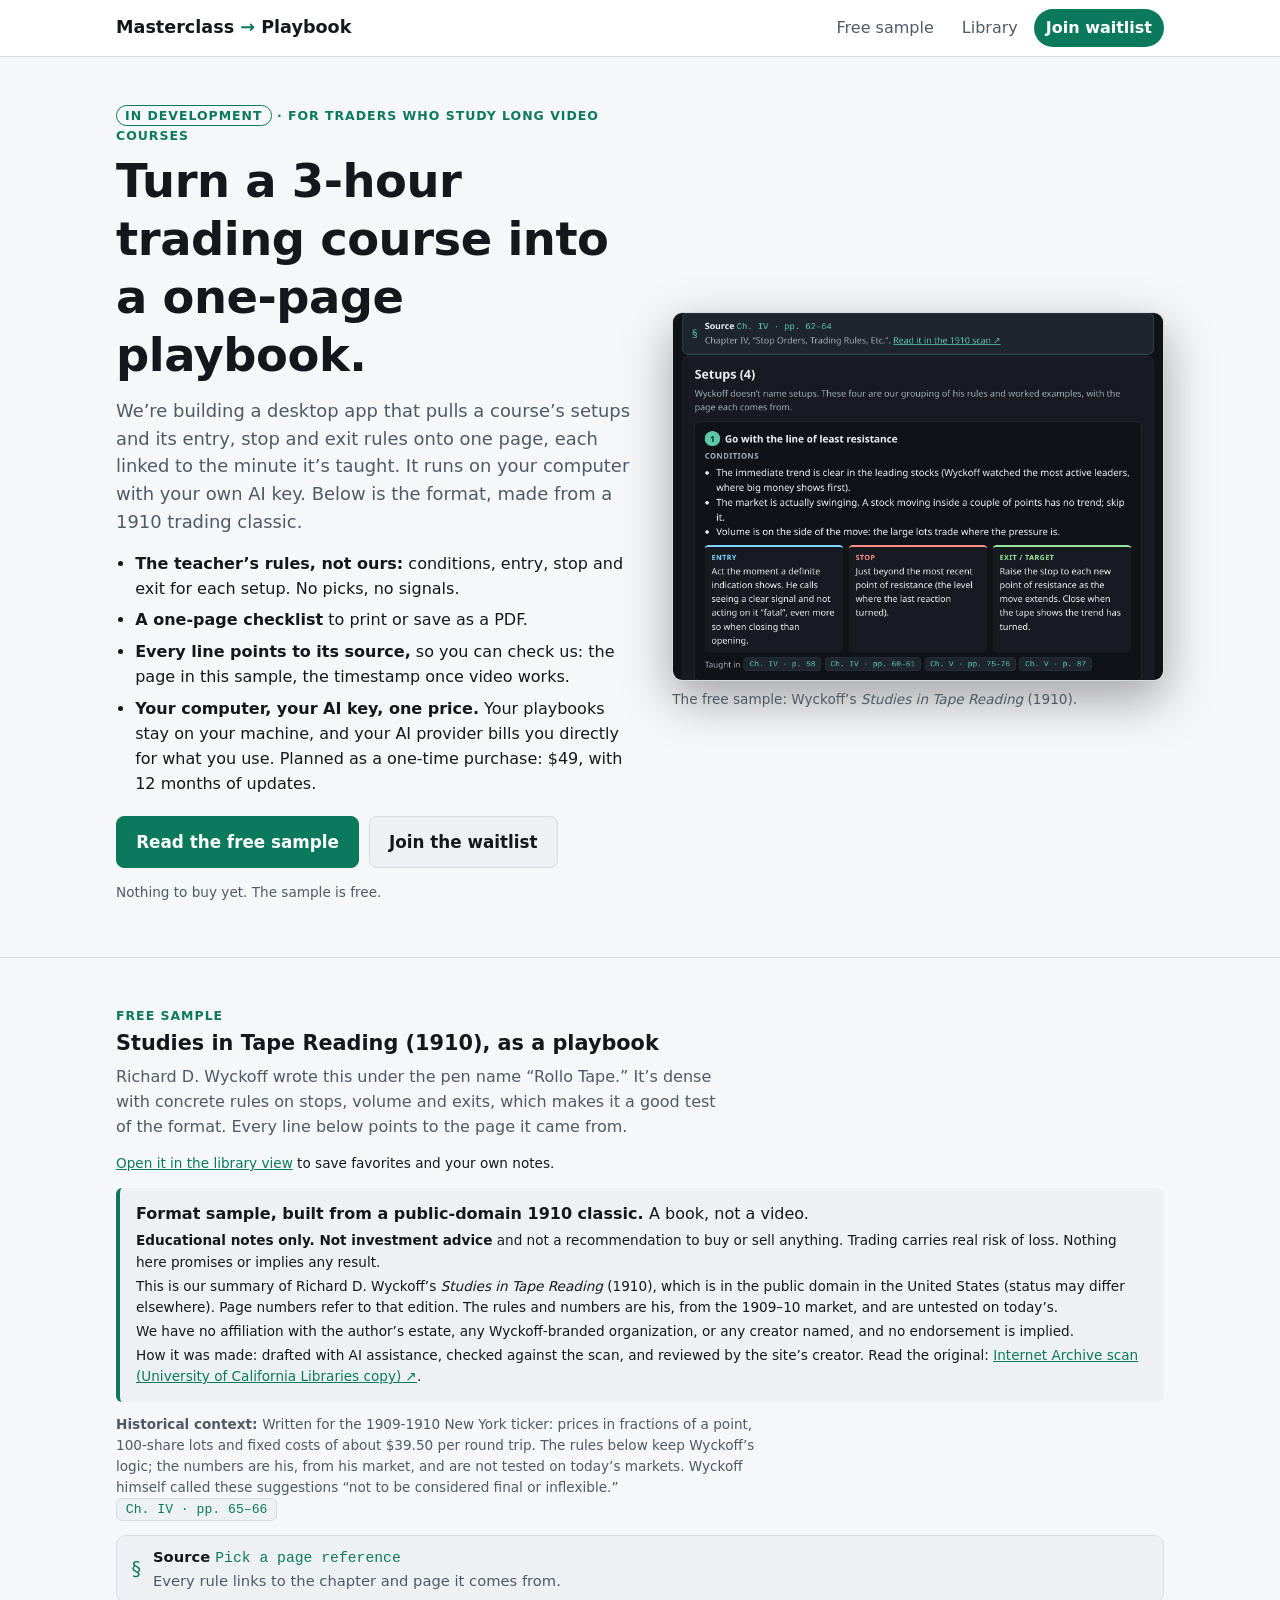
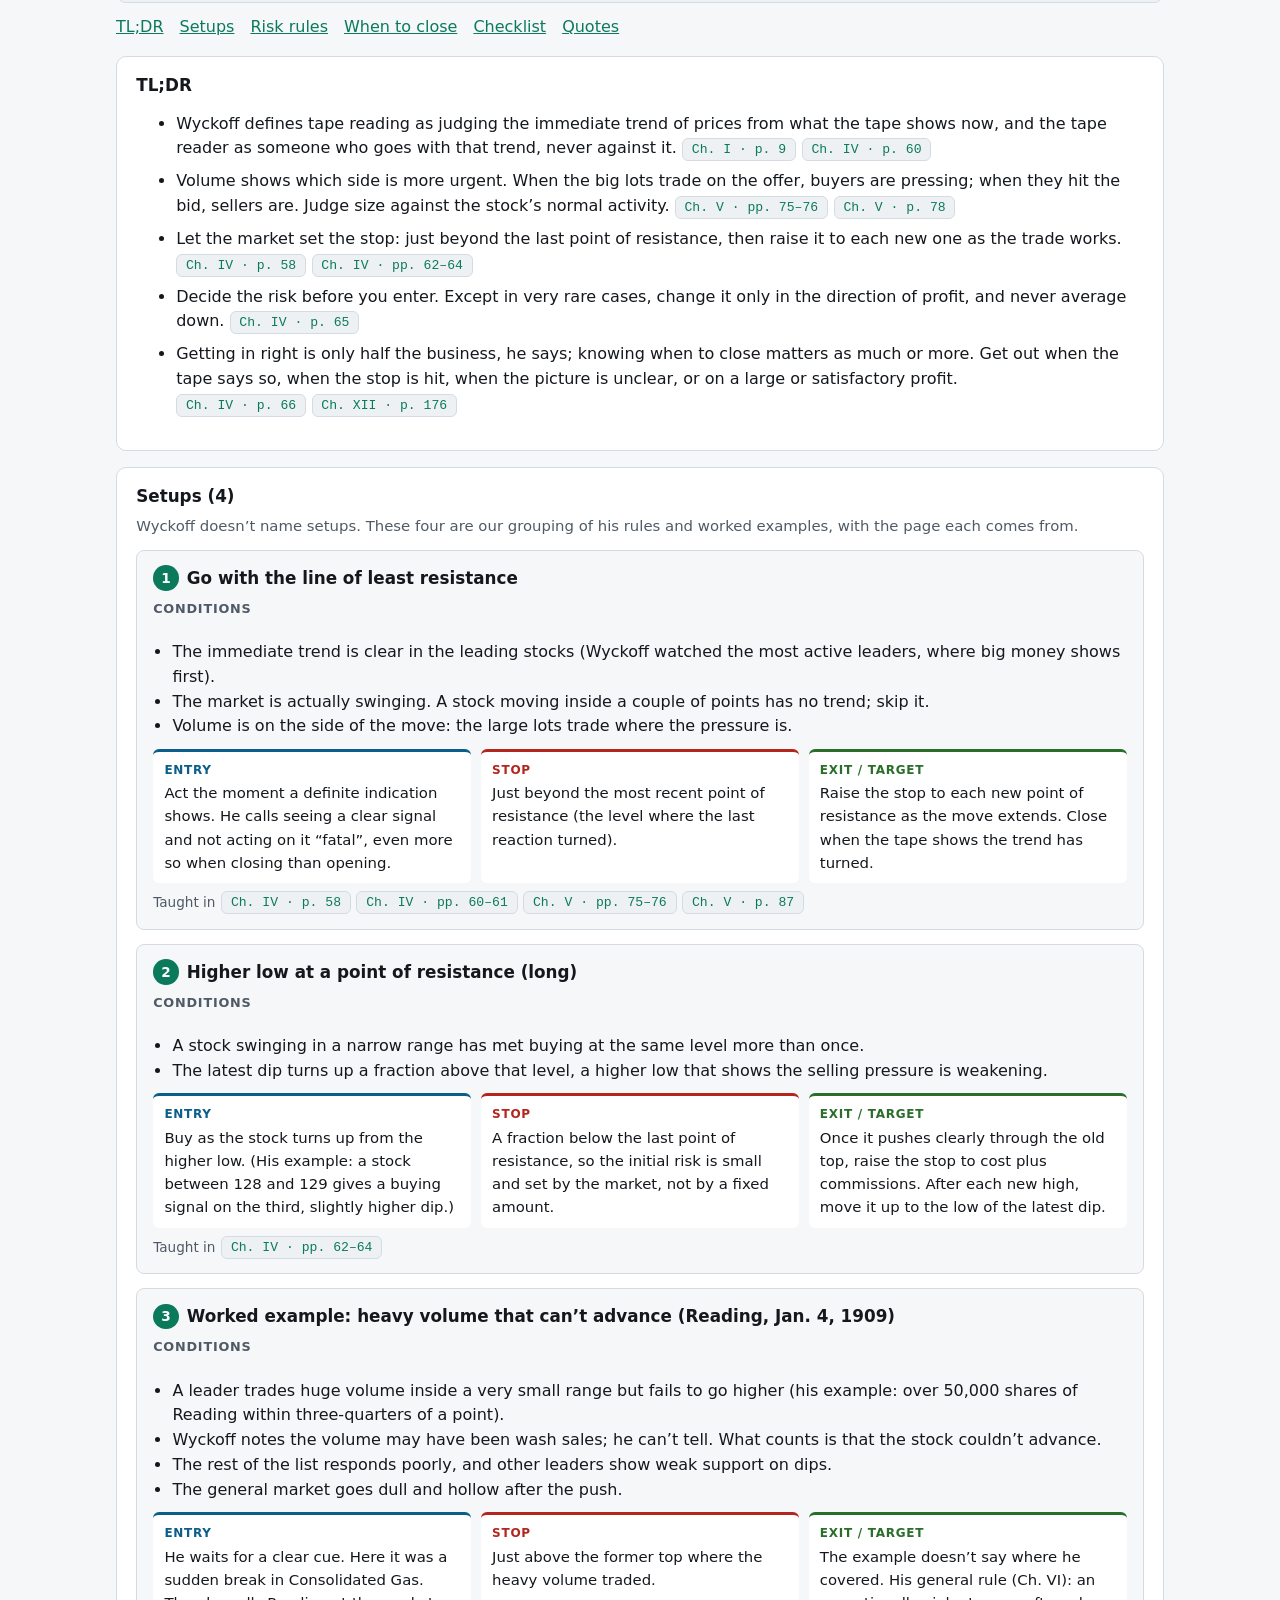
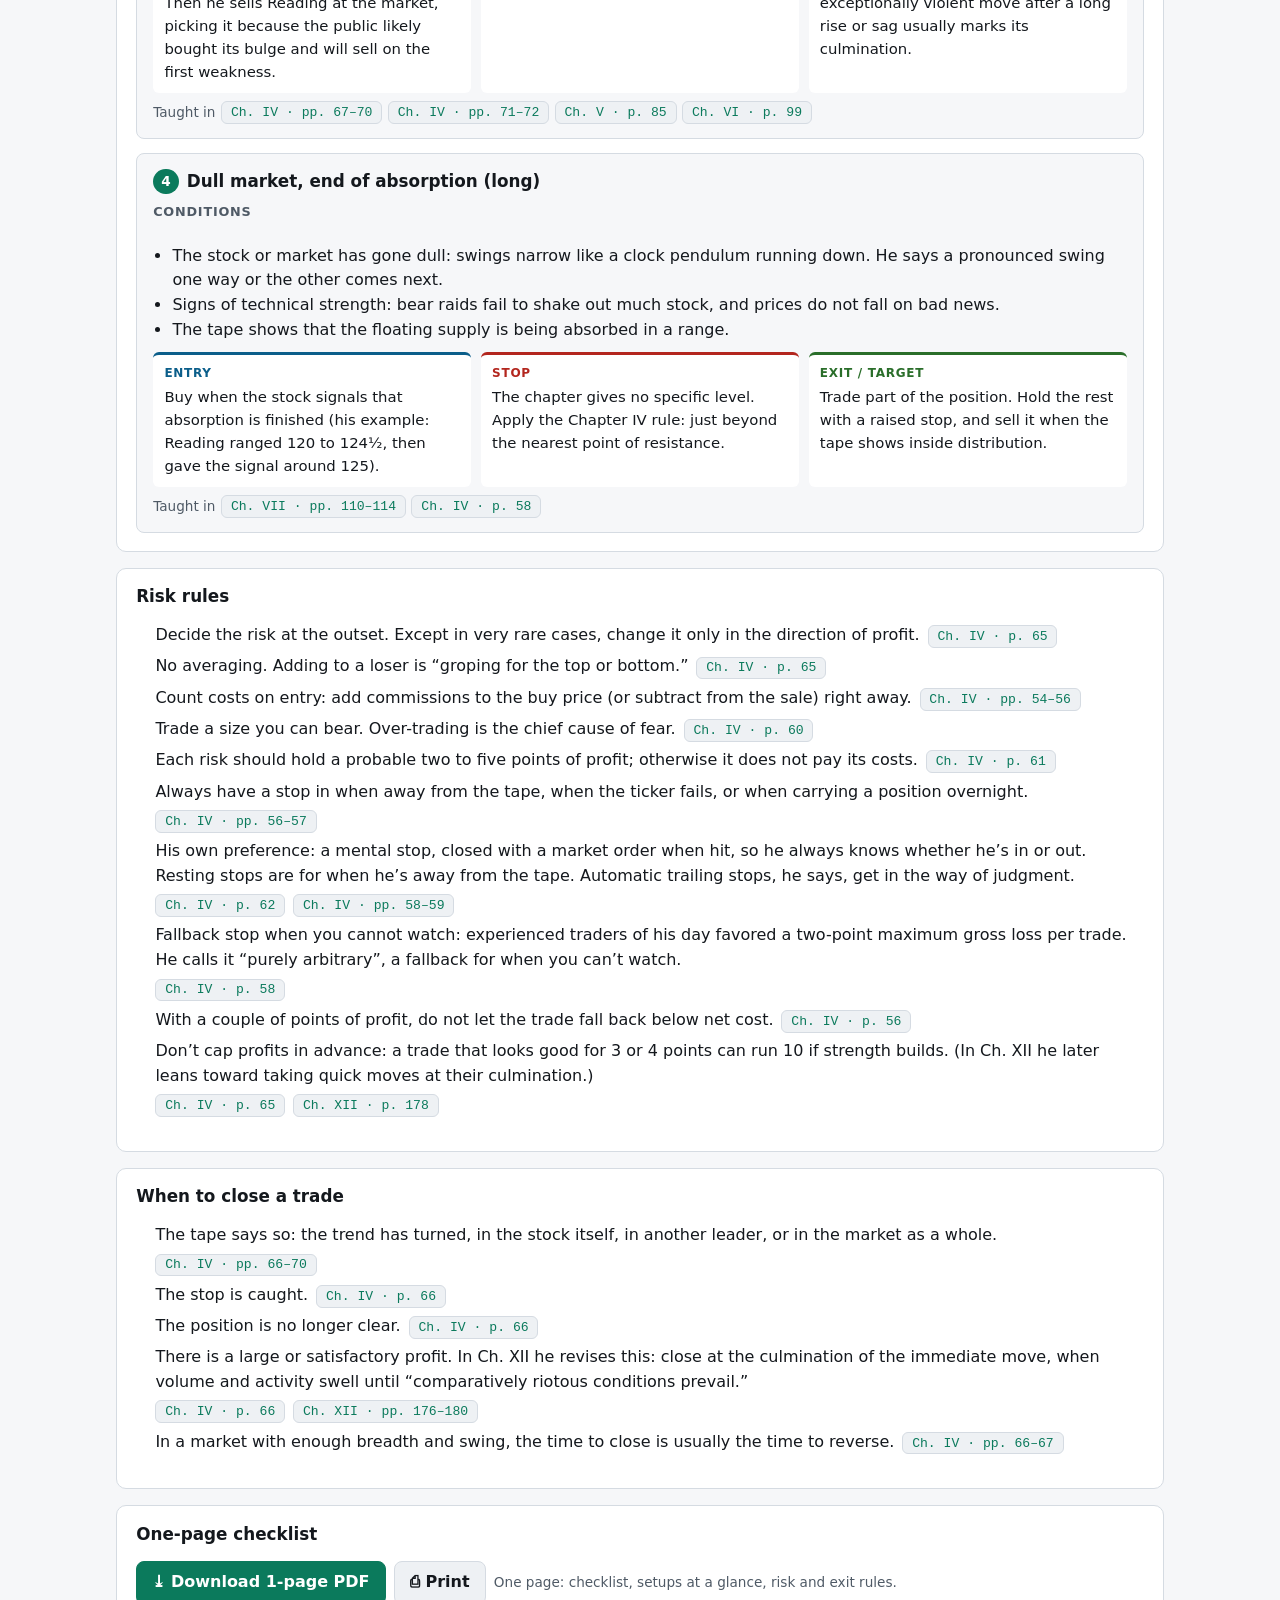
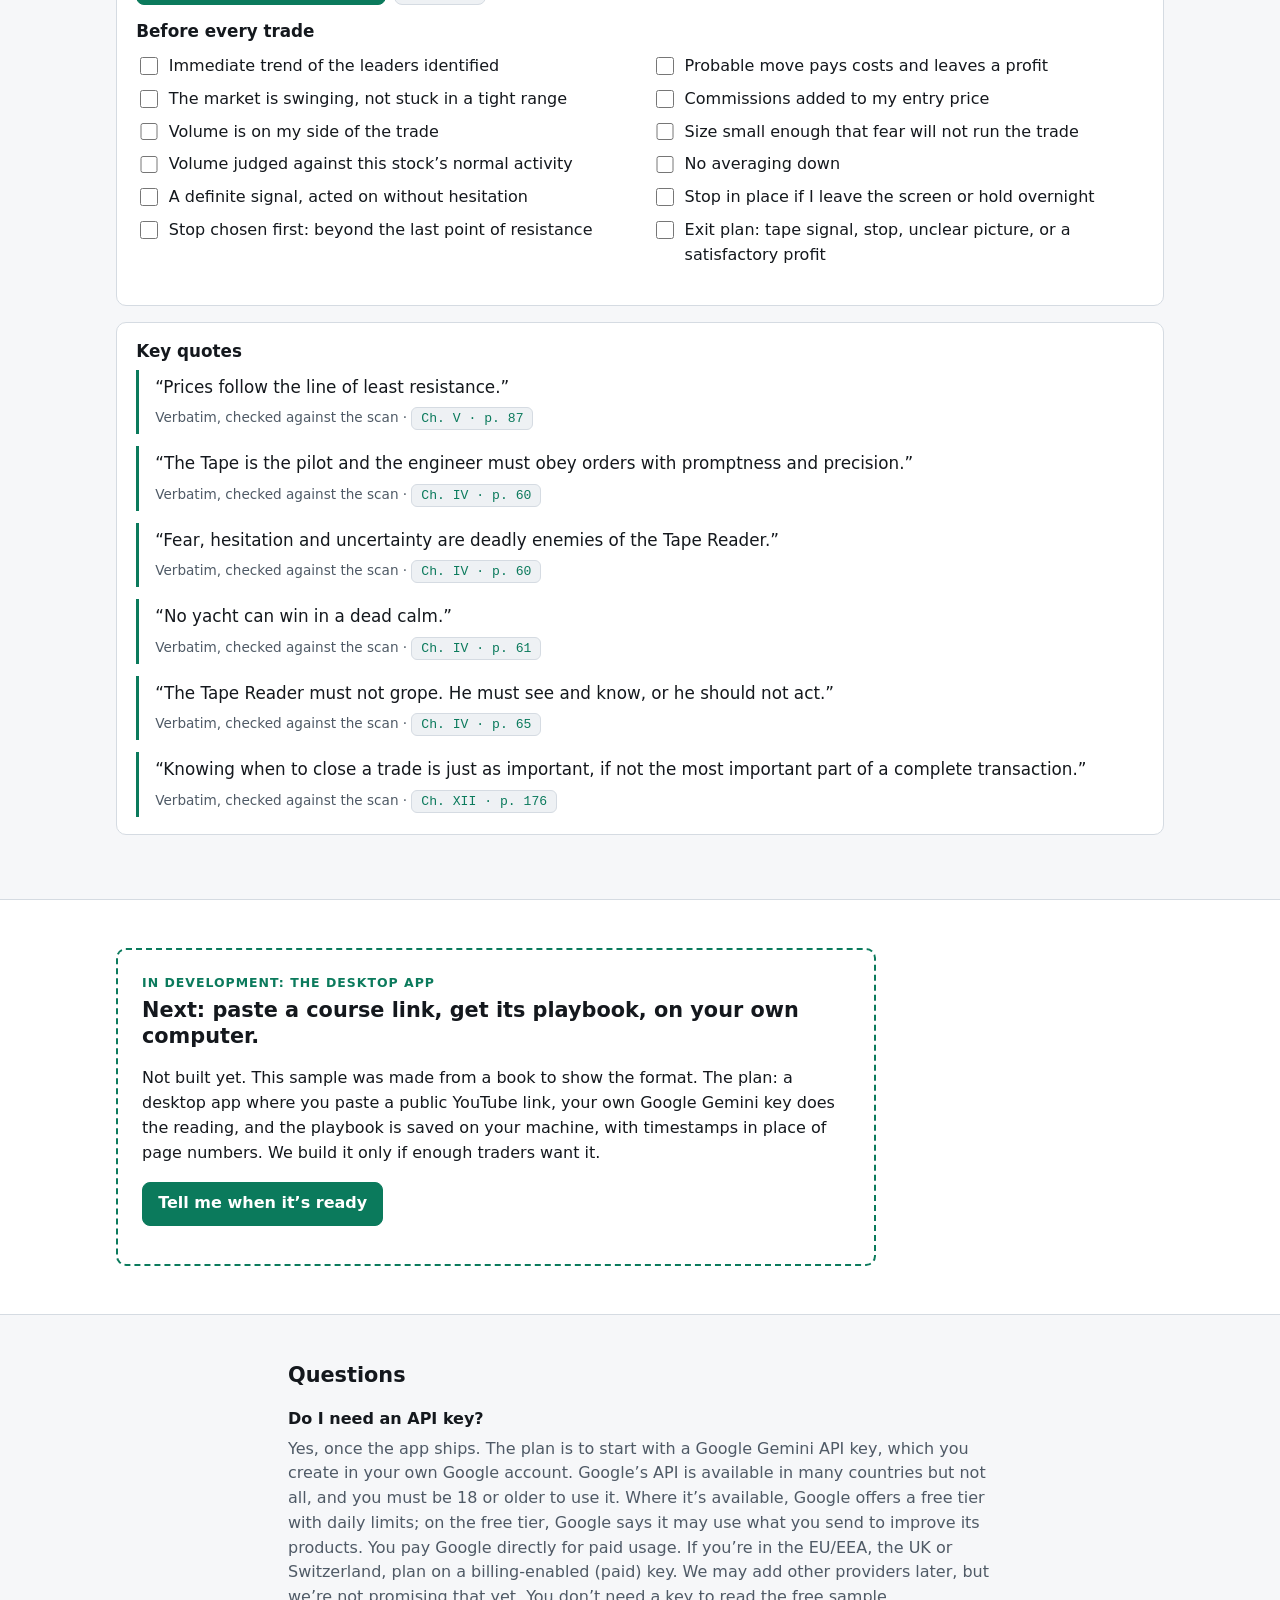
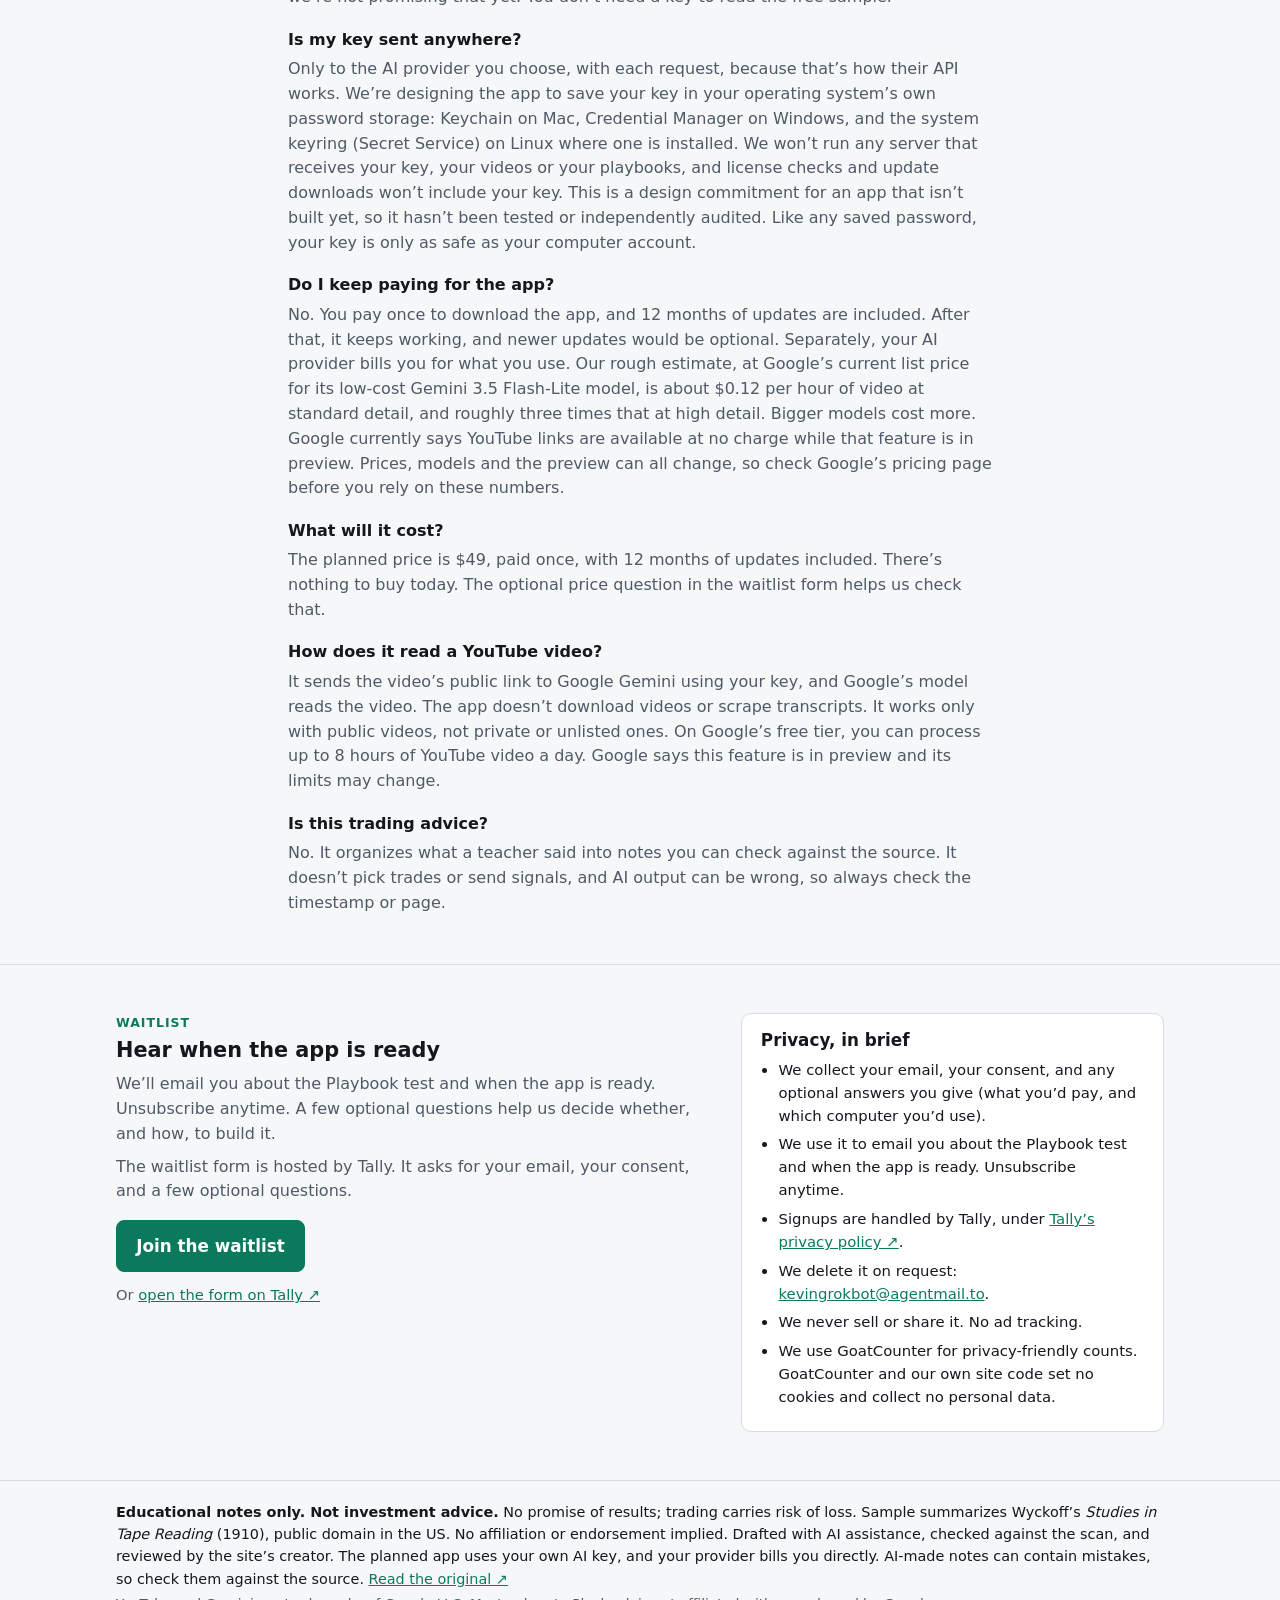
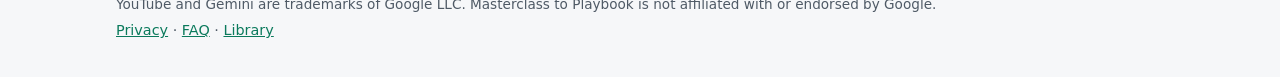
==== index.html @ 9fde1457 "Publish Masterclass to Playbook waitlist site" ====
<!doctype html>
<html lang="en">
<head>
  <meta charset="utf-8">
  <meta name="viewport" content="width=device-width, initial-scale=1">
  <meta name="color-scheme" content="dark light">
  <link rel="canonical" href="https://mariorodro.github.io/masterclass-to-playbook/">
  <meta property="og:type" content="website">
  <meta property="og:site_name" content="Masterclass to Playbook">
  <meta property="og:title" content="Masterclass to Playbook: one-page playbooks from long trading courses">
  <meta property="og:description" content="A desktop app in development that turns long trading courses into one-page playbooks. Free sample from Wyckoff’s 1910 Studies in Tape Reading.">
  <meta property="og:url" content="https://mariorodro.github.io/masterclass-to-playbook/">
  <meta property="og:image" content="https://mariorodro.github.io/masterclass-to-playbook/assets/og-card.png">
  <meta property="og:image:type" content="image/png">
  <meta property="og:image:width" content="1200">
  <meta property="og:image:height" content="630">
  <meta property="og:image:alt" content="Masterclass to Playbook: turn a 3-hour trading course into a one-page playbook. Free sample: Wyckoff, Studies in Tape Reading (1910).">
  <meta name="twitter:card" content="summary_large_image">
  <meta name="twitter:title" content="Masterclass to Playbook: one-page playbooks from long trading courses">
  <meta name="twitter:description" content="A desktop app in development that turns long trading courses into one-page playbooks. Free sample from Wyckoff’s 1910 Studies in Tape Reading.">
  <meta name="twitter:image" content="https://mariorodro.github.io/masterclass-to-playbook/assets/og-card.png">
  <meta name="twitter:image:alt" content="Masterclass to Playbook: turn a 3-hour trading course into a one-page playbook. Free sample: Wyckoff, Studies in Tape Reading (1910).">
  <script data-goatcounter="https://mtplaybook.goatcounter.com/count" async src="https://gc.zgo.at/count.js"></script>
  <meta name="description" content="A desktop app in development that turns long trading courses into one-page playbooks: setups, entry, stop and exit rules, and a checklist. Runs on your computer with your own AI key. Planned as a one-time purchase. Free sample from Wyckoff&rsquo;s 1910 Studies in Tape Reading.">
  <title>Masterclass to Playbook: one-page playbooks from long trading courses (free Wyckoff sample)</title>
  <link rel="icon" href="data:image/svg+xml,%3Csvg xmlns=%22http://www.w3.org/2000/svg%22 viewBox=%220 0 16 16%22%3E%3Crect width=%2216%22 height=%2216%22 rx=%223%22 fill=%22%235cc8a8%22/%3E%3C/svg%3E">
  <link rel="stylesheet" href="css/styles.css">
</head>
<body data-view="landing">
  <a class="skip-link" href="#main">Skip to content</a>
  <header class="site-header no-print">
    <div class="wrap header-inner">
      <a class="brand" href="#top">Masterclass <span aria-hidden="true">&rarr;</span><span class="sr-only">to</span> Playbook</a>
      <nav aria-label="Main">
        <ul class="nav-list">
          <li><a href="#sample">Free sample</a></li>
          <li><a href="library.html">Library</a></li>
          <li><a href="#waitlist" class="nav-cta">Join waitlist</a></li>
        </ul>
      </nav>
    </div>
  </header>
  <main id="main" tabindex="-1">
    <section class="hero" id="top" aria-labelledby="hero-h">
      <div class="wrap hero-grid">
        <div class="hero-copy">
          <p class="eyebrow"><span class="stage-tag">In development</span> &middot; for traders who study long video courses</p>
          <h1 id="hero-h">Turn a 3-hour trading course into a one-page playbook.</h1>
          <p class="lede">We&rsquo;re building a desktop app that pulls a course&rsquo;s setups and its entry, stop and exit rules onto one page, each linked to the minute it&rsquo;s taught. It runs on your computer with your own AI key. Below is the format, made from a 1910 trading classic.</p>
          <ul class="hero-points">
            <li><strong>The teacher&rsquo;s rules, not ours:</strong> conditions, entry, stop and exit for each setup. No picks, no signals.</li>
            <li><strong>A one-page checklist</strong> to print or save as a PDF.</li>
            <li><strong>Every line points to its source,</strong> so you can check us: the page in this sample, the timestamp once video works.</li>
            <li><strong>Your computer, your AI key, one price.</strong> Your playbooks stay on your machine, and your AI provider bills you directly for what you use. Planned as a one-time purchase: <span data-price>$49</span>, with 12 months of updates.</li>
          </ul>
          <p class="cta-row">
            <a class="btn btn-primary btn-lg" href="#sample">Read the free sample</a>
            <a class="btn btn-lg" href="#waitlist">Join the waitlist</a>
          </p>
          <p class="muted small">Nothing to buy yet. The sample is free.</p>
        </div>
        <figure class="hero-shot">
          <img src="assets/sample-preview.png" width="1640" height="1230" alt="Screenshot of the sample playbook: setups with entry, stop and exit rules, each with chapter and page references." loading="eager">
          <figcaption class="muted small">The free sample: Wyckoff&rsquo;s <em>Studies in Tape Reading</em> (1910).</figcaption>
        </figure>
      </div>
    </section>
    <section class="band" id="sample" aria-labelledby="sample-h">
      <div class="wrap">
        <p class="eyebrow">Free sample</p>
        <h2 id="sample-h" tabindex="-1">Studies in Tape Reading (1910), as a playbook</h2>
        <p class="lede">Richard D. Wyckoff wrote this under the pen name &ldquo;Rollo Tape.&rdquo; It&rsquo;s dense with concrete rules on stops, volume and exits, which makes it a good test of the format. Every line below points to the page it came from.</p>
        <p class="small"><a href="library.html#/playbook/wyckoff-tape-reading">Open it in the library view</a> to save favorites and your own notes.</p>
        <div id="sample-root"><noscript><p>The sample needs JavaScript. You can still <a href="downloads/wyckoff-tape-reading-checklist.pdf">download the one-page checklist (PDF)</a>.</p></noscript></div>
      </div>
    </section>
    <section class="band band-alt" id="coming" aria-labelledby="coming-h">
      <div class="wrap">
        <div class="coming-card">
          <p class="eyebrow">In development: the desktop app</p>
          <h2 id="coming-h">Next: paste a course link, get its playbook, on your own computer.</h2>
          <p>Not built yet. This sample was made from a book to show the format. The plan: a desktop app where you paste a public YouTube link, your own Google Gemini key does the reading, and the playbook is saved on your machine, with timestamps in place of page numbers. We build it only if enough traders want it.</p>
          <p><a class="btn btn-primary" href="#waitlist">Tell me when it&rsquo;s ready</a></p>
        </div>
      </div>
    </section>
    <section class="band" id="faq" aria-labelledby="faq-h">
      <div class="wrap faq">
        <h2 id="faq-h">Questions</h2>
        <dl class="faq-list">
          <dt>Do I need an API key?</dt>
          <dd>Yes, once the app ships. The plan is to start with a Google Gemini API key, which you create in your own Google account. Google&rsquo;s API is available in many countries but not all, and you must be 18 or older to use it. Where it&rsquo;s available, Google offers a free tier with daily limits; on the free tier, Google says it may use what you send to improve its products. You pay Google directly for paid usage. If you&rsquo;re in the EU/EEA, the UK or Switzerland, plan on a billing-enabled (paid) key. We may add other providers later, but we&rsquo;re not promising that yet. You don&rsquo;t need a key to read the free sample.</dd>
          <dt>Is my key sent anywhere?</dt>
          <dd>Only to the AI provider you choose, with each request, because that&rsquo;s how their API works. We&rsquo;re designing the app to save your key in your operating system&rsquo;s own password storage: Keychain on Mac, Credential Manager on Windows, and the system keyring (Secret Service) on Linux where one is installed. We won&rsquo;t run any server that receives your key, your videos or your playbooks, and license checks and update downloads won&rsquo;t include your key. This is a design commitment for an app that isn&rsquo;t built yet, so it hasn&rsquo;t been tested or independently audited. Like any saved password, your key is only as safe as your computer account.</dd>
          <dt>Do I keep paying for the app?</dt>
          <dd>No. You pay once to download the app, and 12 months of updates are included. After that, it keeps working, and newer updates would be optional. Separately, your AI provider bills you for what you use. Our rough estimate, at Google&rsquo;s current list price for its low-cost Gemini 3.5 Flash-Lite model, is about $0.12 per hour of video at standard detail, and roughly three times that at high detail. Bigger models cost more. Google currently says YouTube links are available at no charge while that feature is in preview. Prices, models and the preview can all change, so check Google&rsquo;s pricing page before you rely on these numbers.</dd>
          <dt>What will it cost?</dt>
          <dd>The planned price is <span data-price>$49</span>, paid once, with 12 months of updates included. There&rsquo;s nothing to buy today. The optional price question in the waitlist form helps us check that.</dd>
          <dt>How does it read a YouTube video?</dt>
          <dd>It sends the video&rsquo;s public link to Google Gemini using your key, and Google&rsquo;s model reads the video. The app doesn&rsquo;t download videos or scrape transcripts. It works only with public videos, not private or unlisted ones. On Google&rsquo;s free tier, you can process up to 8 hours of YouTube video a day. Google says this feature is in preview and its limits may change.</dd>
          <dt>Is this trading advice?</dt>
          <dd>No. It organizes what a teacher said into notes you can check against the source. It doesn&rsquo;t pick trades or send signals, and AI output can be wrong, so always check the timestamp or page.</dd>
        </dl>
      </div>
    </section>
    <section class="band" id="waitlist" aria-labelledby="waitlist-h">
      <div class="wrap waitlist-grid">
        <div>
          <p class="eyebrow">Waitlist</p>
          <h2 id="waitlist-h" tabindex="-1">Hear when the app is ready</h2>
          <p class="lede">We&rsquo;ll email you about the Playbook test and when the app is ready. Unsubscribe anytime. A few optional questions help us decide whether, and how, to build it.</p>
          <div class="placeholder-note" data-stub-only data-form-placeholder="tally" role="note">
            <strong>Stand-in form:</strong> in this preview it checks your input and stops there. Nothing is stored or sent.
          </div>
          <div id="waitlist-tally" class="waitlist-tally" hidden>
            <p class="wl-intro">The waitlist form is hosted by Tally. It asks for your email, your consent, and a few optional questions.</p>
            <button type="button" class="btn btn-primary btn-lg" id="wl-open" aria-controls="wl-embed">Join the waitlist</button>
            <div id="wl-embed" class="wl-embed"></div>
            <p class="muted wl-fallback">Or <a id="wl-fallback" href="https://tally.so/r/vXPAZX" rel="noopener" target="_blank">open the form on Tally &#8599;</a></p>
          </div>
          <noscript>
            <style>[data-stub-only]{display:none!important}</style>
            <p class="wl-fallback">Join the waitlist: <a href="https://tally.so/r/vXPAZX" rel="noopener">open the form on Tally</a>.</p>
          </noscript>
          <form id="waitlist-form" class="waitlist-form" novalidate data-form-service="none" data-stub-only>
            <label for="wl-email">Email</label>
            <input id="wl-email" name="email" type="email" class="input" autocomplete="email" inputmode="email" required aria-describedby="email-err" placeholder="you@example.com">
            <p id="email-err" class="error" aria-live="polite"></p>
            <fieldset class="field">
              <legend>What do you trade? <span class="muted">(optional)</span></legend>
              <div class="choice-grid">
                <label class="check"><input type="checkbox" name="trades" value="stocks"> Stocks</label>
                <label class="check"><input type="checkbox" name="trades" value="options"> Options</label>
                <label class="check"><input type="checkbox" name="trades" value="futures"> Futures</label>
                <label class="check"><input type="checkbox" name="trades" value="forex"> Forex</label>
                <label class="check"><input type="checkbox" name="trades" value="crypto"> Crypto</label>
                <label class="check"><input type="checkbox" name="trades" value="other"> Other</label>
              </div>
            </fieldset>
            <p class="check consent"><input id="wl-consent" name="consent" type="checkbox" aria-describedby="consent-err"> <label for="wl-consent">Email me about the Playbook test and when the app is ready. I can unsubscribe anytime.</label></p>
            <p id="consent-err" class="error" aria-live="polite"></p>
            <button type="submit" class="btn btn-primary btn-lg">Join the waitlist</button>
          </form>
          <div id="waitlist-status" class="stub-done" role="status" tabindex="-1" hidden data-stub-only>
            <h3>Prototype: not submitted</h3>
            <p>Your entry looks valid, but this is a local preview. Nothing was stored or sent anywhere, and no email will arrive. The live site uses the real signup form.</p>
          </div>
        </div>
        <aside class="privacy" id="privacy" aria-labelledby="privacy-h">
          <h3 id="privacy-h">Privacy, in brief</h3>
          <ul>
            <li>We collect your email, your consent, and any optional answers you give (what you&rsquo;d pay, and which computer you&rsquo;d use).</li>
            <li>We use it to email you about the Playbook test and when the app is ready. Unsubscribe anytime.</li>
            <li>Signups are handled by Tally, under <a href="https://tally.so/help/privacy-policy" rel="noopener" target="_blank" data-tally-privacy>Tally&rsquo;s privacy policy &#8599;</a>.</li>
            <li>We delete it on request: <a href="mailto:kevingrokbot@agentmail.to" data-contact>kevingrokbot@agentmail.to</a>.</li>
            <li>We never sell or share it. No ad tracking.</li>
            <li data-analytics-line>We use GoatCounter for privacy-friendly counts. GoatCounter and our own site code set no cookies and collect no personal data.</li>
          </ul>
        </aside>
      </div>
    </section>
  </main>
  <div id="live" class="sr-only" aria-live="polite" aria-atomic="true"></div>
  <div id="toast" class="toast no-print" role="status" hidden></div>
  <footer class="site-footer">
    <div class="wrap">
      <p data-disclaimer="short"><strong>Educational notes only. Not investment advice.</strong> No promise of results; trading carries risk of loss. Sample summarizes Wyckoff&rsquo;s <em>Studies in Tape Reading</em> (1910), public domain in the US. No affiliation or endorsement implied. Drafted with AI assistance, checked against the scan, and reviewed by the site&rsquo;s creator. The planned app uses your own AI key, and your provider bills you directly. AI-made notes can contain mistakes, so check them against the source. <a href="https://archive.org/details/studiesintaperea00wyckrich" rel="noopener" target="_blank">Read the original &#8599;</a></p>
      <p class="muted small" data-trademark>YouTube and Gemini are trademarks of Google LLC. Masterclass to Playbook is not affiliated with or endorsed by Google.</p>
      <p class="muted"><a href="#privacy">Privacy</a> &middot; <a href="#faq">FAQ</a> &middot; <a href="library.html">Library</a> </p>
    </div>
  </footer>
  <div id="print-sheet" class="print-only" aria-hidden="true"></div>
  <script src="js/config.js"></script>
  <script src="data/wyckoff.js"></script>
  <script src="js/store.js"></script>
  <script src="js/analytics.js"></script>
  <script src="js/waitlist.js"></script>
  <script src="js/render.js"></script>
  <script src="js/landing.js"></script>
</body>
</html>
---- css/styles.css ----
/* Masterclass to Playbook - site styles (reused from the prototype). Dark-mode first, system fonts only (no web fonts). */
:root {
  --bg: #0f1216;
  --surface: #171b21;
  --surface-2: #1f252d;
  --border: #2c343e;
  --text: #e8ecf1;
  --muted: #a3adb9;
  --accent: #5cc8a8;
  --accent-ink: #062a20;
  --warn: #f2c66d;
  --stop: #ff8f86;
  --entry: #7fd3ff;
  --exit: #9be59b;
  --focus: #ffd166;
  --radius: 10px;
  --mono: ui-monospace, SFMono-Regular, Menlo, Consolas, "Liberation Mono", monospace;
  --sans: system-ui, -apple-system, "Segoe UI", Roboto, "Helvetica Neue", Arial, sans-serif;
}
@media (prefers-color-scheme: light) {
  :root {
    --bg: #f6f7f9; --surface: #ffffff; --surface-2: #eef1f4; --border: #d5dbe2;
    --text: #14181d; --muted: #4f5a66; --accent: #0b7a5c; --accent-ink: #ffffff;
    --warn: #8a5a00; --stop: #b3261e; --entry: #0b5e8a; --exit: #2a6e2a; --focus: #b35c00;
  }
}
* { box-sizing: border-box; }
html { -webkit-text-size-adjust: 100%; }
[hidden] { display: none !important; }
body { margin: 0; background: var(--bg); color: var(--text); font: 16px/1.55 var(--sans); }
a { color: var(--accent); }
a:hover { text-decoration-thickness: 2px; }
:focus-visible { outline: 3px solid var(--focus); outline-offset: 2px; border-radius: 4px; }
h1, h2, h3, h4 { line-height: 1.25; margin: 0 0 .5rem; }
h1 { font-size: clamp(1.5rem, 1.1rem + 1.6vw, 2.1rem); }
h2 { font-size: 1.3rem; }
h3 { font-size: 1.05rem; }
h4 { font-size: .8rem; text-transform: uppercase; letter-spacing: .06em; color: var(--muted); margin-top: .75rem; }
[tabindex="-1"]:focus { outline: none; }
.wrap { max-width: 1080px; margin: 0 auto; padding: 0 1rem; }
.sr-only { position: absolute !important; width: 1px; height: 1px; padding: 0; margin: -1px; overflow: hidden; clip: rect(0 0 0 0); white-space: nowrap; border: 0; }
.skip-link { position: absolute; left: -999px; top: 0; background: var(--focus); color: #000; padding: .5rem .75rem; z-index: 10; }
.skip-link:focus { left: .5rem; top: .5rem; }
.muted { color: var(--muted); }
.small { font-size: .85rem; }
.mono { font-family: var(--mono); }
.print-only { display: none; }

/* Header / banners / footer */
.site-header { background: var(--surface); border-bottom: 1px solid var(--border); }
.header-inner { display: flex; align-items: center; justify-content: space-between; gap: 1rem; min-height: 56px; flex-wrap: wrap; }
.brand { font-weight: 700; color: var(--text); text-decoration: none; font-size: 1.1rem; }
.brand span[aria-hidden] { color: var(--accent); }
.nav-list { list-style: none; display: flex; gap: .25rem; margin: 0; padding: 0; }
.nav-list a { display: inline-block; padding: .4rem .75rem; border-radius: 999px; color: var(--muted); text-decoration: none; }
.nav-list a[aria-current="page"], .nav-list a:hover { background: var(--surface-2); color: var(--text); }
.preview-banner { background: #3a2f12; color: #fbe7b5; font-size: .9rem; padding: .4rem 0; border-bottom: 1px solid #5a4a1f; }
@media (prefers-color-scheme: light) { .preview-banner { background: #fff3cd; color: #5c4400; border-color: #ecd690; } }
main.wrap { padding: 1.5rem 1rem 3rem; }
.site-footer { border-top: 1px solid var(--border); padding: 1rem 0 2rem; font-size: .9rem; }
.site-footer p { margin: .25rem 0; }
.lede { color: var(--muted); max-width: 60ch; margin: 0 0 .5rem; }

/* Buttons and inputs */
.btn { display: inline-flex; align-items: center; gap: .35rem; font: inherit; font-weight: 600; padding: .55rem .95rem; border-radius: 8px; border: 1px solid var(--border); background: var(--surface-2); color: var(--text); cursor: pointer; text-decoration: none; }
.btn:hover { border-color: var(--accent); }
.btn-primary { background: var(--accent); color: var(--accent-ink); border-color: var(--accent); }
.btn-ghost { background: transparent; }
.btn-sm { padding: .3rem .65rem; font-size: .88rem; }
.btn:disabled { opacity: .55; cursor: not-allowed; }
.link-btn { background: none; border: 0; color: var(--accent); font: inherit; cursor: pointer; padding: .2rem .1rem; text-decoration: underline; text-underline-offset: 3px; }
.input { font: inherit; color: var(--text); background: var(--surface); border: 1px solid var(--border); border-radius: 8px; padding: .6rem .75rem; width: 100%; }
.input::placeholder { color: var(--muted); opacity: .85; }
.input-sm { padding: .3rem .55rem; font-size: .9rem; width: auto; min-width: 10rem; }
.error { color: var(--stop); min-height: 1.2em; margin: .4rem 0 0; }

/* Library */
.page-head { margin-bottom: 1rem; }
.controls { background: var(--surface); border: 1px solid var(--border); border-radius: var(--radius); padding: 1rem; display: grid; gap: .75rem; }
.controls-row { display: flex; flex-wrap: wrap; align-items: center; gap: .75rem 1.25rem; }
.segmented { border: 0; padding: 0; margin: 0; display: inline-flex; background: var(--surface-2); border-radius: 999px; padding: 3px; }
.segmented input { position: absolute; opacity: 0; width: 1px; height: 1px; }
.segmented label { display: inline-block; padding: .3rem .85rem; border-radius: 999px; cursor: pointer; color: var(--muted); font-size: .92rem; }
.segmented input:checked + label { background: var(--accent); color: var(--accent-ink); font-weight: 600; }
.segmented input:focus-visible + label { outline: 3px solid var(--focus); outline-offset: 1px; }
.check { display: inline-flex; align-items: center; gap: .4rem; }
.check input { width: 1.1rem; height: 1.1rem; accent-color: var(--accent); }
.tag-filters { display: flex; flex-wrap: wrap; gap: .4rem; }
.chip-filter { font: inherit; font-size: .85rem; padding: .25rem .7rem; border-radius: 999px; border: 1px solid var(--border); background: transparent; color: var(--muted); cursor: pointer; }
.chip-filter.is-on { background: var(--accent); color: var(--accent-ink); border-color: var(--accent); font-weight: 600; }
.chip-filter.is-on::before { content: "\2713  "; }
.result-count { color: var(--muted); font-size: .9rem; margin: 1rem 0 .5rem; }
.card-grid { display: grid; grid-template-columns: repeat(auto-fill, minmax(280px, 1fr)); gap: 1rem; }
.card { background: var(--surface); border: 1px solid var(--border); border-radius: var(--radius); padding: 1rem; display: flex; flex-direction: column; gap: .3rem; position: relative; }
.card:hover { border-color: var(--accent); }
.card-top { display: flex; justify-content: space-between; align-items: center; }
.card-title { font-size: 1.08rem; margin: .25rem 0; }
.card-title a { color: var(--text); text-decoration: none; }
.card-title a::after { content: ""; position: absolute; inset: 0; border-radius: var(--radius); }
.card-title a:focus-visible { outline: none; }
.card:focus-within { outline: 3px solid var(--focus); outline-offset: 2px; }
.card .fav-btn { position: relative; z-index: 1; }
.card-meta { margin: 0; color: var(--muted); font-size: .9rem; }
.card-label { margin: auto 0 0; padding-top: .5rem; font-size: .75rem; color: var(--warn); text-transform: uppercase; letter-spacing: .06em; }
.badge { display: inline-block; font-size: .72rem; font-weight: 700; text-transform: uppercase; letter-spacing: .06em; padding: .15rem .5rem; border-radius: 4px; }
.badge-long { background: #1f3b5a; color: #cfe6ff; }
.badge-short { background: #4a2a55; color: #f1d9ff; }
.tags { list-style: none; padding: 0; margin: .35rem 0; display: flex; flex-wrap: wrap; gap: .3rem; }
.tag { font-size: .78rem; padding: .1rem .55rem; border-radius: 999px; background: var(--surface-2); color: var(--muted); border: 1px solid var(--border); display: inline-flex; align-items: center; gap: .25rem; }
.tag-mine { border-style: dashed; color: var(--text); }
.tag-x { background: none; border: 0; color: var(--muted); cursor: pointer; font-size: 1rem; line-height: 1; padding: 0 .1rem; }
.fav-btn { background: none; border: 1px solid transparent; color: var(--muted); font-size: 1.45rem; line-height: 1; cursor: pointer; padding: .15rem .35rem; border-radius: 6px; }
.fav-btn.is-on { color: var(--warn); }
.fav-btn:hover { border-color: var(--border); }
.empty { padding: 2rem; text-align: center; border: 1px dashed var(--border); border-radius: var(--radius); grid-column: 1 / -1; }

/* Detail */
.crumb { margin: 0 0 .25rem; }
.detail-head { margin-bottom: 1rem; }
.detail-title-row { display: flex; align-items: flex-start; justify-content: space-between; gap: .75rem; }
.user-tags { display: flex; flex-wrap: wrap; gap: .5rem 1rem; align-items: center; }
.tag-form { display: inline-flex; gap: .35rem; }
.player-stub { position: sticky; top: 0; z-index: 2; display: flex; gap: .75rem; align-items: center; background: var(--surface-2); border: 1px solid var(--border); border-radius: var(--radius); padding: .6rem .9rem; margin-bottom: .75rem; font-size: .92rem; }
.src-where { color: var(--accent); }
.src-msg { color: var(--muted); }
.player-icon { font-size: 1.2rem; color: var(--accent); }
.player-stub.flash { animation: flash .9s ease-out; }
@keyframes flash { from { box-shadow: 0 0 0 3px var(--accent); } to { box-shadow: 0 0 0 0 transparent; } }
@media (prefers-reduced-motion: reduce) { .player-stub.flash { animation: none; } * { scroll-behavior: auto !important; transition: none !important; } }
.jump ul { list-style: none; display: flex; flex-wrap: wrap; gap: .25rem 1rem; padding: 0; margin: 0 0 1rem; }
.detail-section { background: var(--surface); border: 1px solid var(--border); border-radius: var(--radius); padding: 1.1rem 1.2rem; margin-bottom: 1rem; scroll-margin-top: 80px; }
.tldr li { margin: .3rem 0; }
.setups { display: grid; gap: .9rem; }
.setup { border: 1px solid var(--border); border-radius: 8px; padding: .9rem 1rem; background: var(--bg); }
.setup h3 { display: flex; align-items: center; gap: .5rem; }
.setup-num { display: inline-grid; place-items: center; width: 1.6rem; height: 1.6rem; border-radius: 50%; background: var(--accent); color: var(--accent-ink); font-size: .85rem; }
.setup ul { margin: .2rem 0 .6rem; padding-left: 1.2rem; }
.rules { display: grid; grid-template-columns: repeat(3, 1fr); gap: .6rem; margin: .5rem 0; }
.rule { background: var(--surface); border-radius: 6px; padding: .55rem .7rem; border-top: 3px solid var(--border); }
.rule dt { font-size: .75rem; font-weight: 700; text-transform: uppercase; letter-spacing: .06em; }
.rule dd { margin: .2rem 0 0; font-size: .93rem; }
.rule-entry { border-top-color: var(--entry); } .rule-entry dt { color: var(--entry); }
.rule-stop { border-top-color: var(--stop); } .rule-stop dt { color: var(--stop); }
.rule-exit { border-top-color: var(--exit); } .rule-exit dt { color: var(--exit); }
.ts-row { display: flex; flex-wrap: wrap; gap: .35rem; align-items: center; }
.ts-chip { font-family: var(--mono); font-size: .82rem; padding: .18rem .55rem; border-radius: 6px; border: 1px solid var(--border); background: var(--surface-2); color: var(--accent); cursor: pointer; }
.ts-chip:hover { border-color: var(--accent); }
.ts-chip.is-active { background: var(--accent); color: var(--accent-ink); border-color: var(--accent); }
.risk-list { padding-left: 1.2rem; }
.risk-list li { margin: .4rem 0; }
.risk-list li span { margin-right: .5rem; }
.checklist { list-style: none; padding: 0; margin: .25rem 0 1rem; columns: 2 320px; column-gap: 1.5rem; }
.checklist li { display: flex; gap: .5rem; align-items: flex-start; padding: .25rem 0; break-inside: avoid; }
.checklist input { width: 1.1rem; height: 1.1rem; margin-top: .2rem; accent-color: var(--accent); flex: none; }
.glance { width: 100%; border-collapse: collapse; font-size: .9rem; margin-bottom: 1rem; }
.glance th, .glance td { text-align: left; vertical-align: top; padding: .4rem .5rem; border-bottom: 1px solid var(--border); }
.glance thead th { font-size: .75rem; text-transform: uppercase; letter-spacing: .05em; color: var(--muted); }
.compact { margin: .25rem 0; padding-left: 1.2rem; }
.quotes { display: grid; gap: .75rem; }
.quote { margin: 0; border-left: 3px solid var(--accent); padding: .25rem 0 .25rem 1rem; }
.quote blockquote { margin: 0; font-size: 1.05rem; }
.quote blockquote p { margin: 0 0 .35rem; }
.notes { resize: vertical; min-height: 8rem; }
.notes-bar { display: flex; justify-content: space-between; align-items: center; margin-top: .4rem; }

.stub-done h3 { color: var(--warn); margin-top: 0; }
.stub-done { background: var(--surface); border: 2px solid var(--warn); border-radius: var(--radius); padding: 1rem 1.2rem; }

.toast { position: fixed; left: 50%; bottom: 1.25rem; transform: translateX(-50%); background: var(--text); color: var(--bg); padding: .6rem 1rem; border-radius: 8px; max-width: calc(100% - 2rem); z-index: 20; }

@media (max-width: 720px) {
  .rules { grid-template-columns: 1fr; }
    .detail-section { padding: .9rem; }
  .glance { font-size: .82rem; }
  main { padding-top: 1rem; }
}


/* ---------- Site additions ---------- */
html { scroll-behavior: smooth; }
img { max-width: 100%; height: auto; }
.badge-book { background: #1f3b5a; color: #cfe6ff; }
.badge-video { background: #4a2a55; color: #f1d9ff; }
.nav-list a.nav-cta { color: var(--accent-ink); background: var(--accent); font-weight: 600; }
.nav-list a.nav-cta:hover { background: var(--accent); color: var(--accent-ink); text-decoration: underline; }
.btn-lg { padding: .75rem 1.2rem; font-size: 1.05rem; }
.stage-tag { display: inline-block; border: 1px solid var(--accent); border-radius: 999px; padding: 0 .5rem; }
.setups-note { margin: 0 0 .75rem; font-size: .93rem; }
.eyebrow { text-transform: uppercase; letter-spacing: .08em; font-size: .78rem; font-weight: 700; color: var(--accent); margin: 0 0 .4rem; }
.band { padding: 3rem 0; border-top: 1px solid var(--border); scroll-margin-top: 0; }
.band-alt { background: var(--surface); }
.hero { padding: 3rem 0 2.5rem; }
.hero-grid { display: grid; grid-template-columns: minmax(0, 1.05fr) minmax(0, 1fr); gap: 2.5rem; align-items: center; }
.hero h1 { font-size: clamp(1.8rem, 1.2rem + 2.6vw, 2.9rem); letter-spacing: -.01em; margin-bottom: .8rem; }
.hero .lede { font-size: 1.12rem; }
.hero-points { padding-left: 1.2rem; margin: 1rem 0 1.25rem; }
.hero-points li { margin: .45rem 0; }
.cta-row { display: flex; flex-wrap: wrap; gap: .6rem; margin: 0 0 .6rem; }
.hero-shot { margin: 0; }
.hero-shot img { display: block; width: 100%; border-radius: var(--radius); border: 1px solid var(--border); box-shadow: 0 18px 50px rgba(0,0,0,.35); }
.hero-shot figcaption { margin-top: .5rem; }
.source-note { background: var(--surface-2); border-left: 4px solid var(--accent); padding: .7rem 1rem; border-radius: 6px; margin: 0 0 .75rem; }
.source-note p { margin: .2rem 0; }
.hist-note { color: var(--muted); margin: 0 0 .9rem; max-width: 75ch; }
.ts-row.inline { display: inline-flex; vertical-align: baseline; }
.tldr li { margin: .5rem 0; }
.risk-list li { display: flex; flex-wrap: wrap; gap: .35rem .5rem; align-items: baseline; }
.risk-list li span { margin-right: 0; }
.actions { display: flex; flex-wrap: wrap; gap: .5rem; align-items: center; }
.mini { margin-top: .5rem; font-size: .8rem; text-transform: uppercase; letter-spacing: .06em; color: var(--muted); }
.setup .setup-title { display: flex; align-items: center; gap: .5rem; font-size: 1.05rem; text-transform: none; letter-spacing: 0; color: var(--text); margin: 0 0 .25rem; }
.sub-title { font-size: 1.05rem; text-transform: none; letter-spacing: 0; color: var(--text); }
.coming-card { border: 2px dashed var(--accent); border-radius: var(--radius); padding: 1.4rem 1.5rem; max-width: 760px; }
.card-coming { border-style: dashed; }
.waitlist-grid { display: grid; grid-template-columns: minmax(0, 1.4fr) minmax(0, 1fr); gap: 2rem; align-items: start; }
.waitlist-form { background: var(--surface); border: 1px solid var(--border); border-radius: var(--radius); padding: 1.2rem; display: grid; gap: .35rem; }
.waitlist-form > label { font-weight: 600; }
.field { border: 0; padding: 0; margin: .6rem 0 0; min-width: 0; }
.field legend { font-weight: 600; padding: 0; margin-bottom: .35rem; }
.choice-grid { display: grid; grid-template-columns: repeat(auto-fill, minmax(8rem, 1fr)); gap: .35rem .75rem; }
.choice-row { display: flex; flex-wrap: wrap; gap: .5rem 1.25rem; }
.consent { margin: .9rem 0 0; align-items: flex-start; }
.consent input { margin-top: .25rem; flex: none; }
.waitlist-form .btn { justify-self: start; margin-top: .4rem; }
.input[aria-invalid="true"] { border-color: var(--stop); }
.placeholder-note { border: 1px dashed var(--warn); color: var(--warn); border-radius: 6px; padding: .5rem .75rem; font-size: .88rem; margin: 0 0 .75rem; }
.placeholder-inline { border-bottom: 1px dashed var(--warn); color: var(--warn); }
.stub-done { margin-top: 1rem; }
.privacy { background: var(--surface); border: 1px solid var(--border); border-radius: var(--radius); padding: 1rem 1.2rem; font-size: .93rem; }
.privacy ul { padding-left: 1.1rem; margin: .25rem 0 0; }
.privacy li { margin: .35rem 0; }
.glance-wrap { overflow-x: auto; }
@media (max-width: 860px) {
  .hero-grid, .waitlist-grid { grid-template-columns: 1fr; }
  .hero { padding-top: 2rem; }
}
@media (max-width: 520px) {
  .nav-list a { padding: .35rem .55rem; font-size: .92rem; }
  .header-inner { padding-top: .35rem; padding-bottom: .35rem; }
  .band { padding: 2.2rem 0; }
  .btn-lg { width: 100%; justify-content: center; }
  .waitlist-form .btn { justify-self: stretch; }
}

/* ---------- Print: only the one-page checklist sheet ---------- */
@media print {
  @page { size: letter; margin: 9mm 10mm; }
  :root { --text: #000; --muted: #333; --border: #999; --bg: #fff; --surface: #fff; --surface-2: #fff; --accent: #000; }
  html { scroll-behavior: auto; }
  body { background: #fff; color: #000; font-size: 9pt; line-height: 1.25; }
  body > *:not(#print-sheet) { display: none !important; }
  #print-sheet { display: block !important; }
  .print-brand { font-size: 7.8pt; text-transform: uppercase; letter-spacing: .08em; margin: 0; }
  #print-sheet h1 { font-size: 14pt; margin: 1pt 0; }
  .print-sub { margin: 0 0 4pt; color: #333; font-size: 8.6pt; }
  #print-sheet h2 { font-size: 10pt; margin: 4.5pt 0 2pt; border-bottom: 1px solid #000; padding-bottom: 1.5pt; text-transform: none; letter-spacing: 0; color: #000; }
  .p-checklist { list-style: none; padding: 0; margin: 0; columns: 2; column-gap: 14pt; }
  .p-checklist li { display: flex; gap: 5pt; align-items: flex-start; padding: 1pt 0; break-inside: avoid; }
  .p-checklist .box { flex: none; width: 9pt; height: 9pt; border: 1.1px solid #000; border-radius: 1.5px; margin-top: 1.5pt; }
  .glance { width: 100%; border-collapse: collapse; font-size: 7.6pt; line-height: 1.22; margin: 0; }
  .glance th, .glance td { text-align: left; vertical-align: top; padding: 1.5pt 3pt; border-bottom: .6px solid #999; }
  .glance thead th { font-size: 7.4pt; text-transform: uppercase; letter-spacing: .05em; color: #333; }
  .glance tbody th { width: 21%; }
  .glance tr { break-inside: avoid; }
  .p-ref { display: block; font-weight: 400; font-size: 7pt; color: #444; font-family: var(--mono); }
  .compact .p-ref { display: inline; }
  .p-cols { display: grid; grid-template-columns: 1fr 1fr; gap: 12pt; }
  .compact { margin: 0; padding-left: 10pt; font-size: 7.7pt; line-height: 1.22; }
  .compact li { margin: .6pt 0; }
  .print-foot { margin-top: 4pt; font-size: 7pt; border-top: 1px solid #000; padding-top: 3pt; color: #222; }
}
.notfound { padding: 3rem 0 4rem; }
.waitlist-tally .wl-intro { margin: 0 0 1rem; color: var(--muted); }
.wl-embed iframe { display: block; width: 100%; min-height: 260px; border: 0; margin: .5rem 0; }
.wl-fallback { margin-top: .75rem; font-size: .92rem; }
.faq { max-width: 46rem; }
.faq-list { margin: 1rem 0 0; }
.faq-list dt { font-weight: 700; margin-top: 1.1rem; }
.faq-list dd { margin: .3rem 0 0; color: var(--muted); }
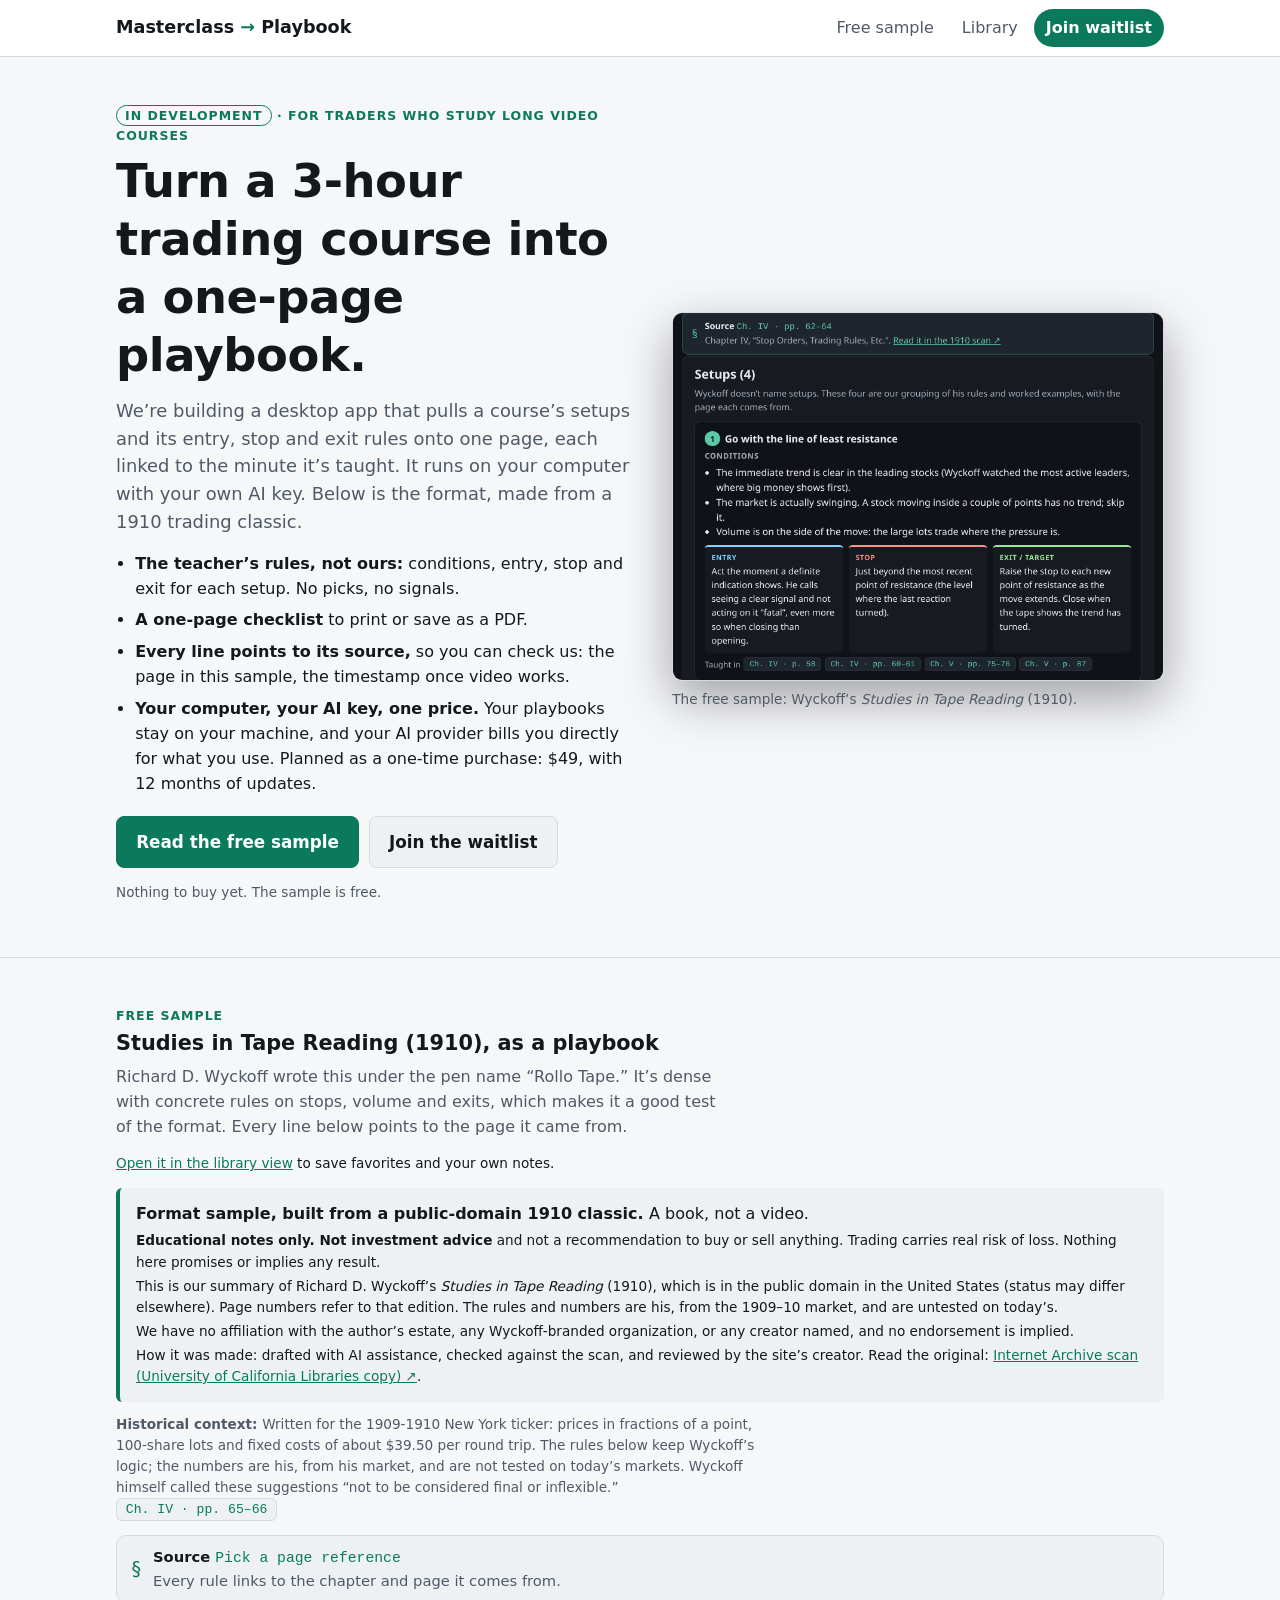
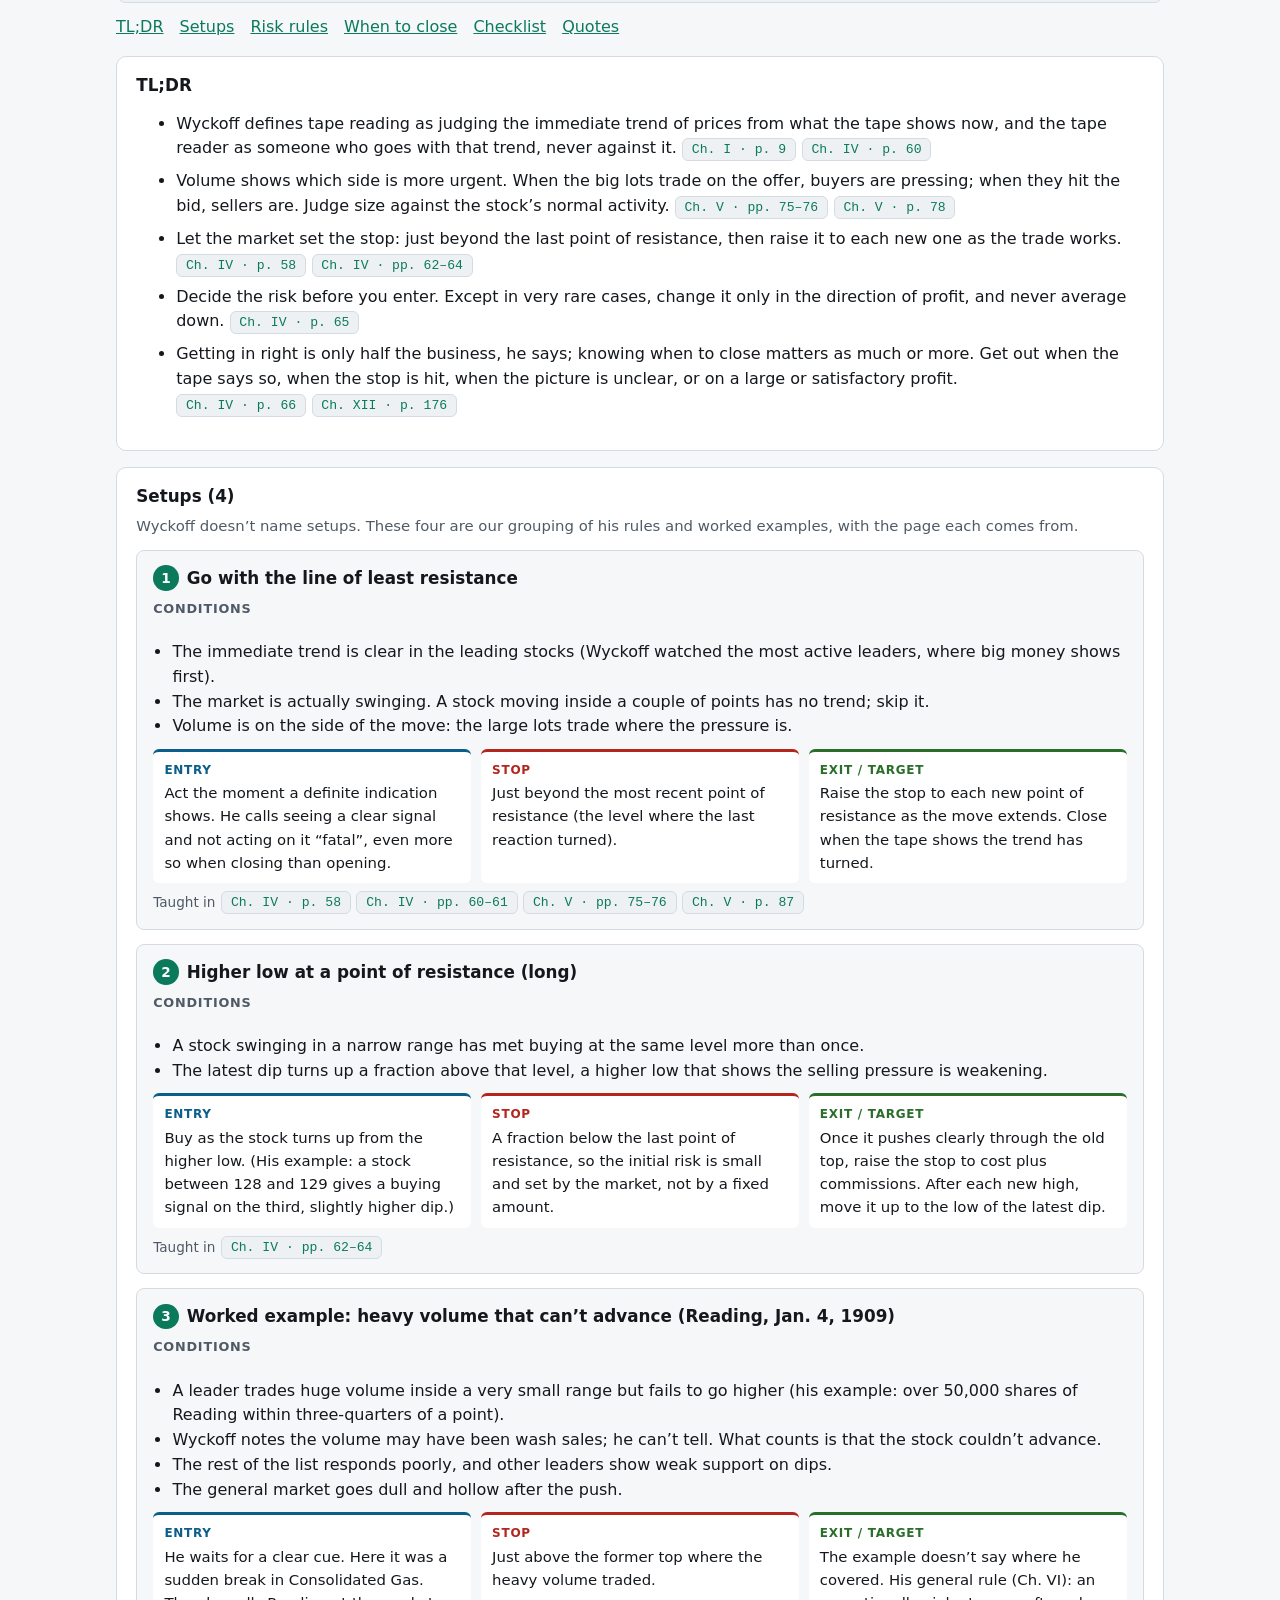
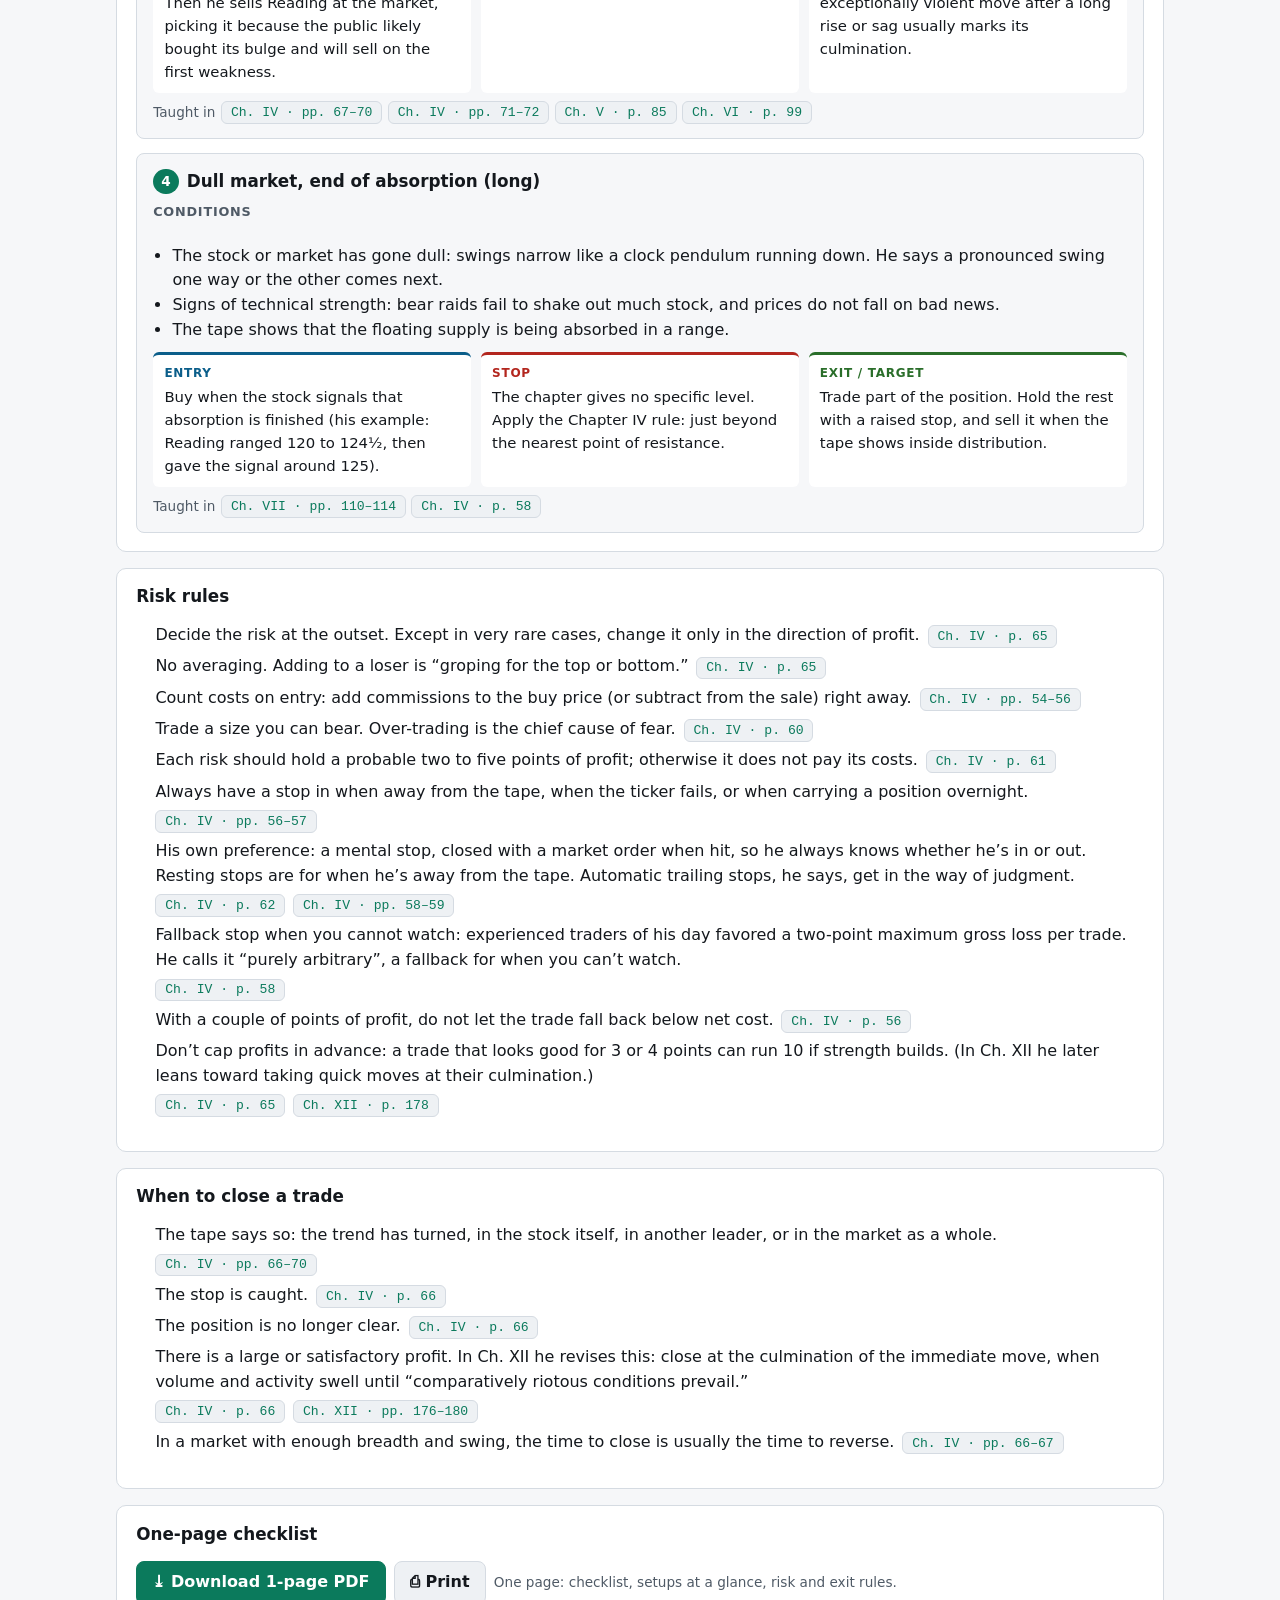
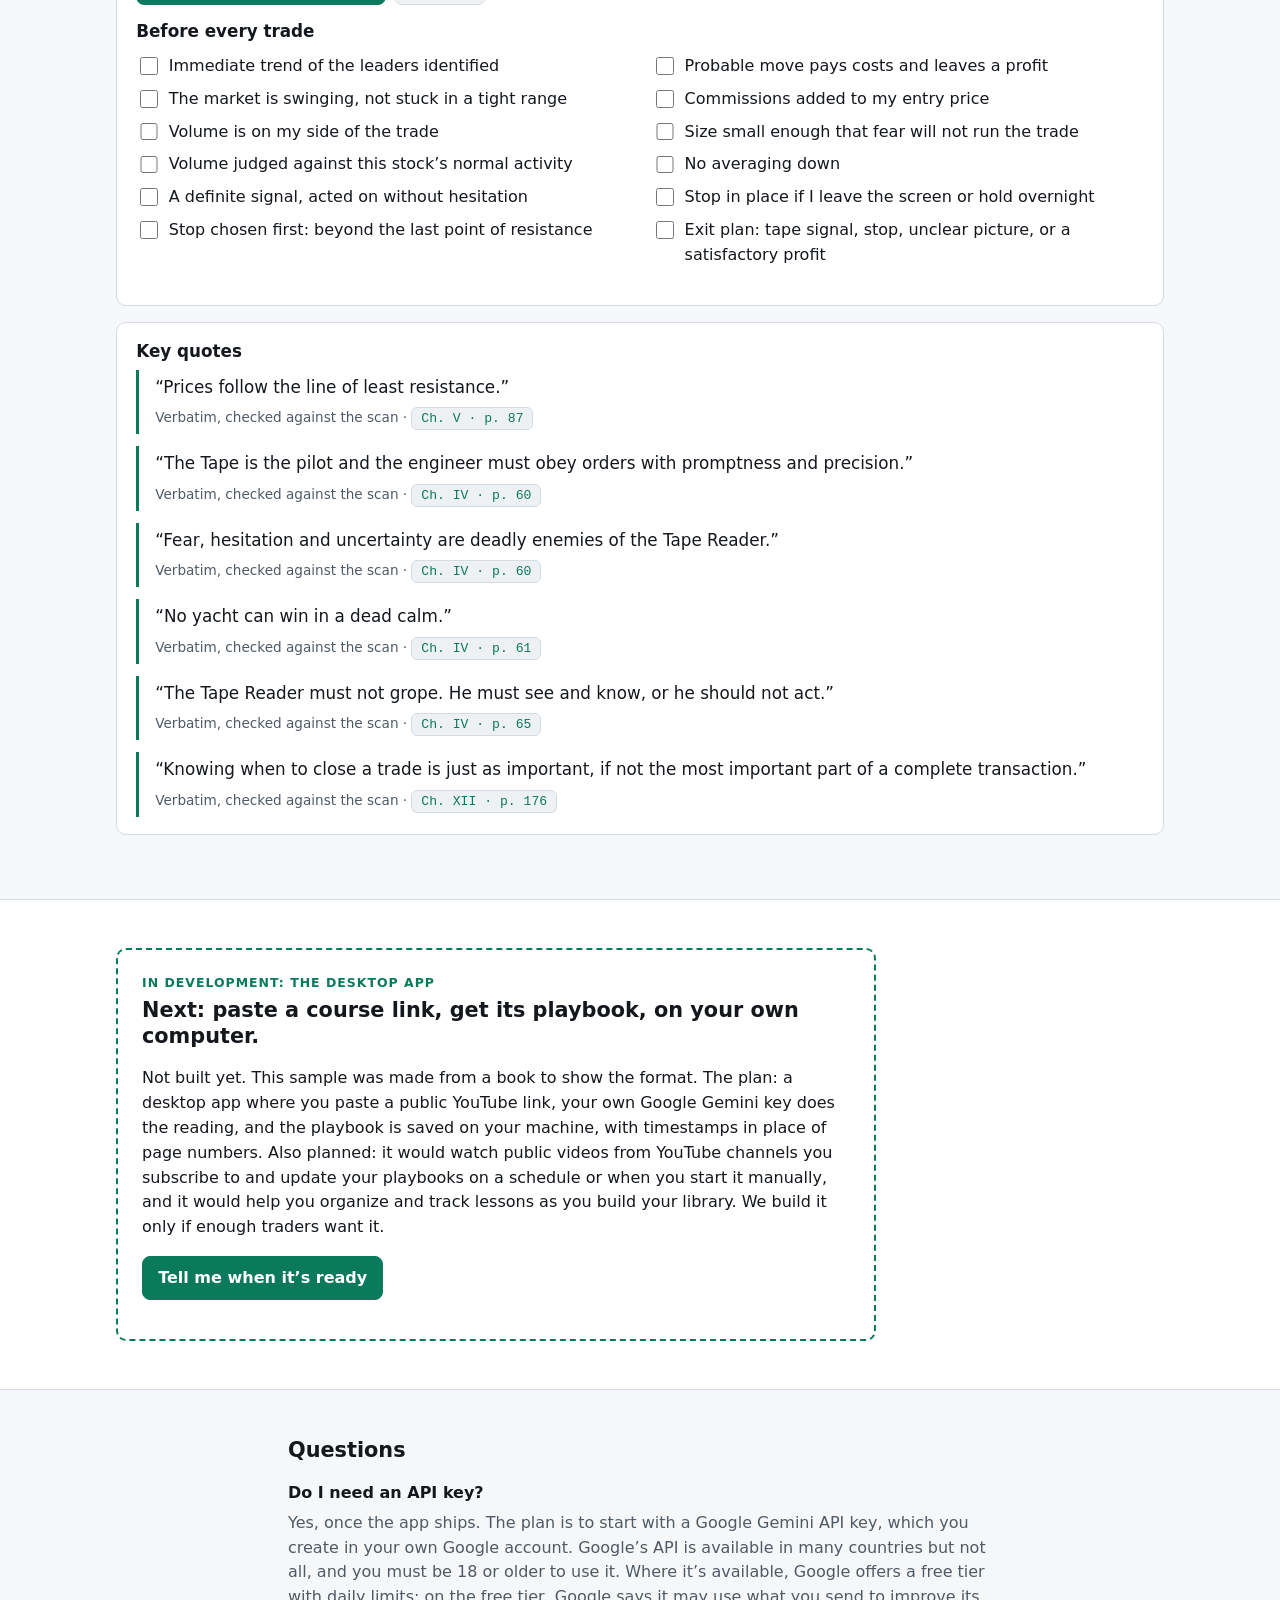
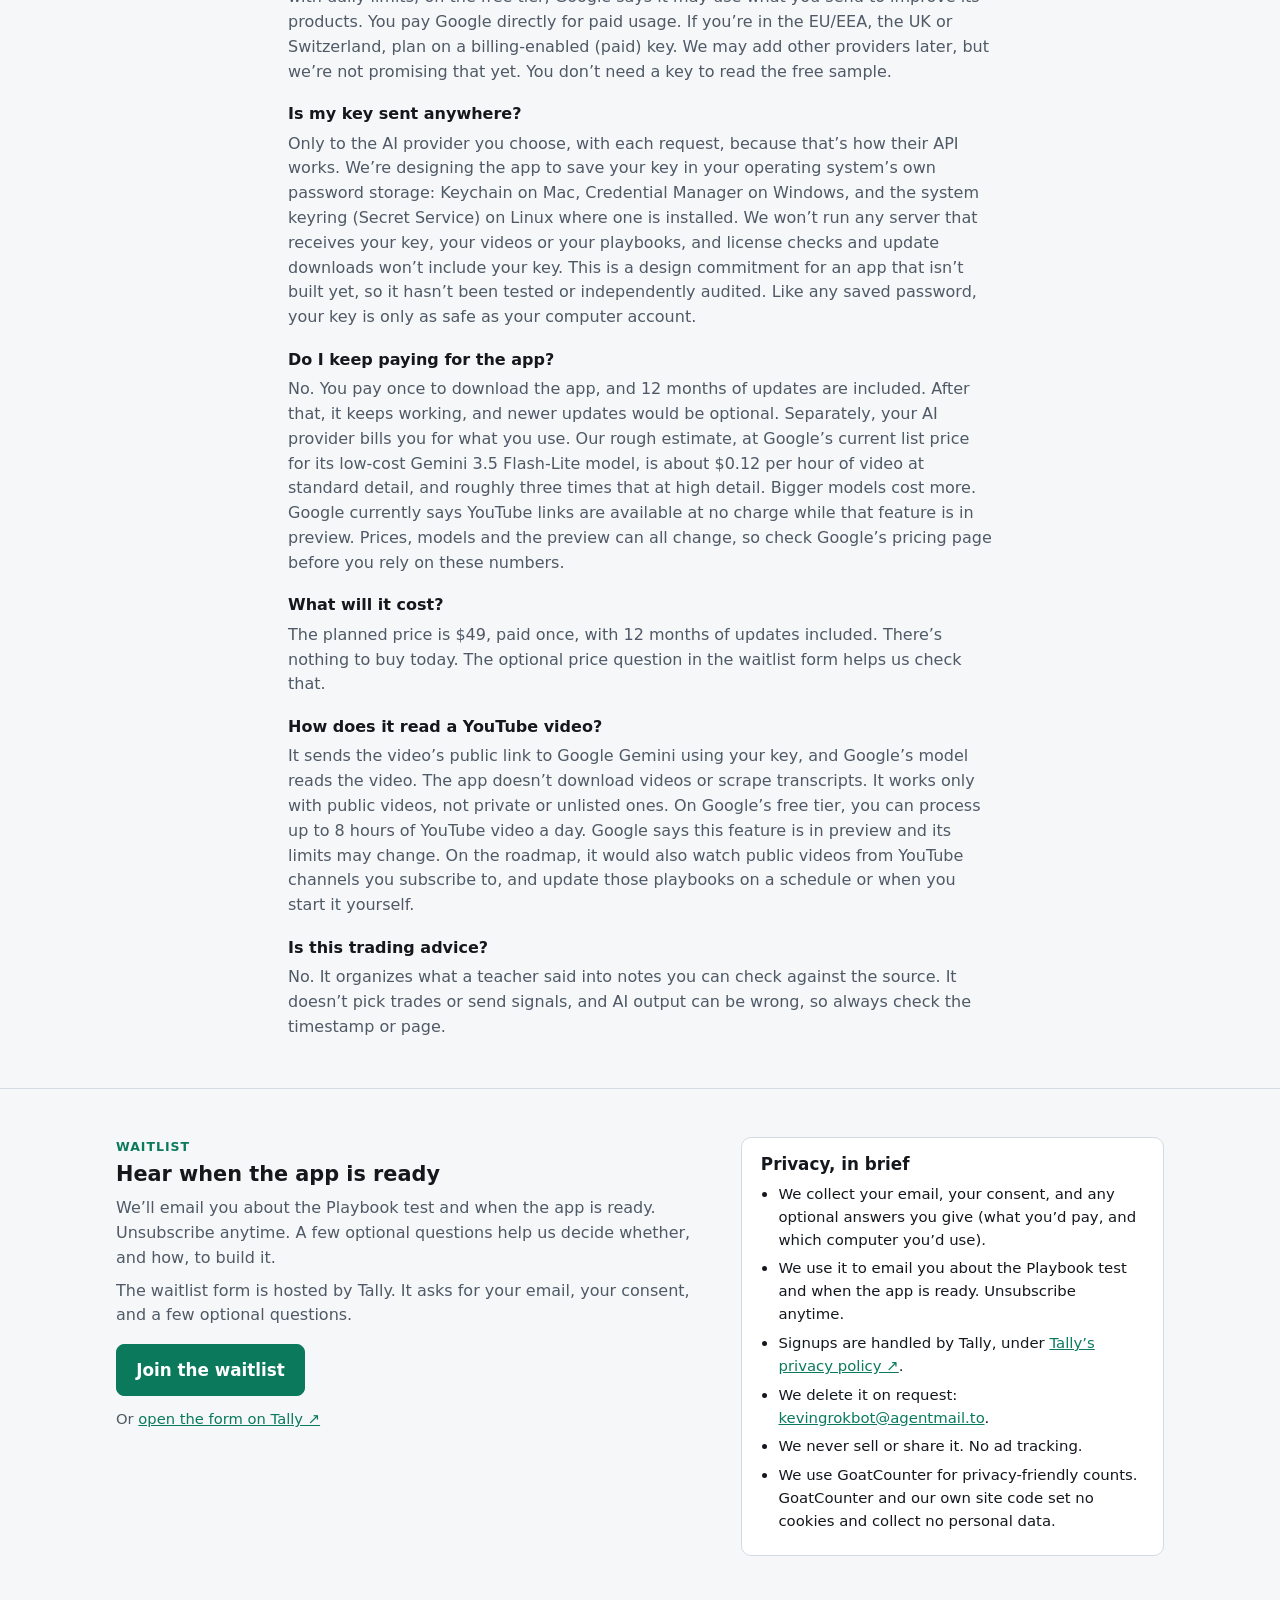
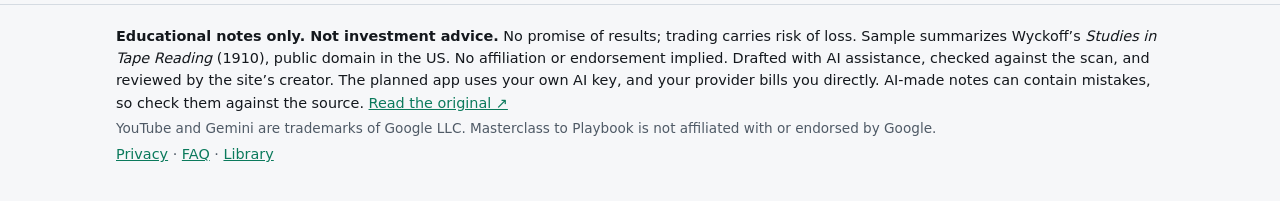
==== commit 8bce5f42: "Add roadmap lines to site copy" ====
--- a/index.html
+++ b/index.html
@@ -79,7 +79,7 @@
         <div class="coming-card">
           <p class="eyebrow">In development: the desktop app</p>
           <h2 id="coming-h">Next: paste a course link, get its playbook, on your own computer.</h2>
-          <p>Not built yet. This sample was made from a book to show the format. The plan: a desktop app where you paste a public YouTube link, your own Google Gemini key does the reading, and the playbook is saved on your machine, with timestamps in place of page numbers. We build it only if enough traders want it.</p>
+          <p>Not built yet. This sample was made from a book to show the format. The plan: a desktop app where you paste a public YouTube link, your own Google Gemini key does the reading, and the playbook is saved on your machine, with timestamps in place of page numbers. Also planned: it would watch public videos from YouTube channels you subscribe to and update your playbooks on a schedule or when you start it manually, and it would help you organize and track lessons as you build your library. We build it only if enough traders want it.</p>
           <p><a class="btn btn-primary" href="#waitlist">Tell me when it&rsquo;s ready</a></p>
         </div>
       </div>
@@ -97,7 +97,7 @@
           <dt>What will it cost?</dt>
           <dd>The planned price is <span data-price>$49</span>, paid once, with 12 months of updates included. There&rsquo;s nothing to buy today. The optional price question in the waitlist form helps us check that.</dd>
           <dt>How does it read a YouTube video?</dt>
-          <dd>It sends the video&rsquo;s public link to Google Gemini using your key, and Google&rsquo;s model reads the video. The app doesn&rsquo;t download videos or scrape transcripts. It works only with public videos, not private or unlisted ones. On Google&rsquo;s free tier, you can process up to 8 hours of YouTube video a day. Google says this feature is in preview and its limits may change.</dd>
+          <dd>It sends the video&rsquo;s public link to Google Gemini using your key, and Google&rsquo;s model reads the video. The app doesn&rsquo;t download videos or scrape transcripts. It works only with public videos, not private or unlisted ones. On Google&rsquo;s free tier, you can process up to 8 hours of YouTube video a day. Google says this feature is in preview and its limits may change. On the roadmap, it would also watch public videos from YouTube channels you subscribe to, and update those playbooks on a schedule or when you start it yourself.</dd>
           <dt>Is this trading advice?</dt>
           <dd>No. It organizes what a teacher said into notes you can check against the source. It doesn&rsquo;t pick trades or send signals, and AI output can be wrong, so always check the timestamp or page.</dd>
         </dl>
@@ -109,9 +109,6 @@
           <p class="eyebrow">Waitlist</p>
           <h2 id="waitlist-h" tabindex="-1">Hear when the app is ready</h2>
           <p class="lede">We&rsquo;ll email you about the Playbook test and when the app is ready. Unsubscribe anytime. A few optional questions help us decide whether, and how, to build it.</p>
-          <div class="placeholder-note" data-stub-only data-form-placeholder="tally" role="note">
-            <strong>Stand-in form:</strong> in this preview it checks your input and stops there. Nothing is stored or sent.
-          </div>
           <div id="waitlist-tally" class="waitlist-tally" hidden>
             <p class="wl-intro">The waitlist form is hosted by Tally. It asks for your email, your consent, and a few optional questions.</p>
             <button type="button" class="btn btn-primary btn-lg" id="wl-open" aria-controls="wl-embed">Join the waitlist</button>
@@ -122,29 +119,6 @@
             <style>[data-stub-only]{display:none!important}</style>
             <p class="wl-fallback">Join the waitlist: <a href="https://tally.so/r/vXPAZX" rel="noopener">open the form on Tally</a>.</p>
           </noscript>
-          <form id="waitlist-form" class="waitlist-form" novalidate data-form-service="none" data-stub-only>
-            <label for="wl-email">Email</label>
-            <input id="wl-email" name="email" type="email" class="input" autocomplete="email" inputmode="email" required aria-describedby="email-err" placeholder="you@example.com">
-            <p id="email-err" class="error" aria-live="polite"></p>
-            <fieldset class="field">
-              <legend>What do you trade? <span class="muted">(optional)</span></legend>
-              <div class="choice-grid">
-                <label class="check"><input type="checkbox" name="trades" value="stocks"> Stocks</label>
-                <label class="check"><input type="checkbox" name="trades" value="options"> Options</label>
-                <label class="check"><input type="checkbox" name="trades" value="futures"> Futures</label>
-                <label class="check"><input type="checkbox" name="trades" value="forex"> Forex</label>
-                <label class="check"><input type="checkbox" name="trades" value="crypto"> Crypto</label>
-                <label class="check"><input type="checkbox" name="trades" value="other"> Other</label>
-              </div>
-            </fieldset>
-            <p class="check consent"><input id="wl-consent" name="consent" type="checkbox" aria-describedby="consent-err"> <label for="wl-consent">Email me about the Playbook test and when the app is ready. I can unsubscribe anytime.</label></p>
-            <p id="consent-err" class="error" aria-live="polite"></p>
-            <button type="submit" class="btn btn-primary btn-lg">Join the waitlist</button>
-          </form>
-          <div id="waitlist-status" class="stub-done" role="status" tabindex="-1" hidden data-stub-only>
-            <h3>Prototype: not submitted</h3>
-            <p>Your entry looks valid, but this is a local preview. Nothing was stored or sent anywhere, and no email will arrive. The live site uses the real signup form.</p>
-          </div>
         </div>
         <aside class="privacy" id="privacy" aria-labelledby="privacy-h">
           <h3 id="privacy-h">Privacy, in brief</h3>
